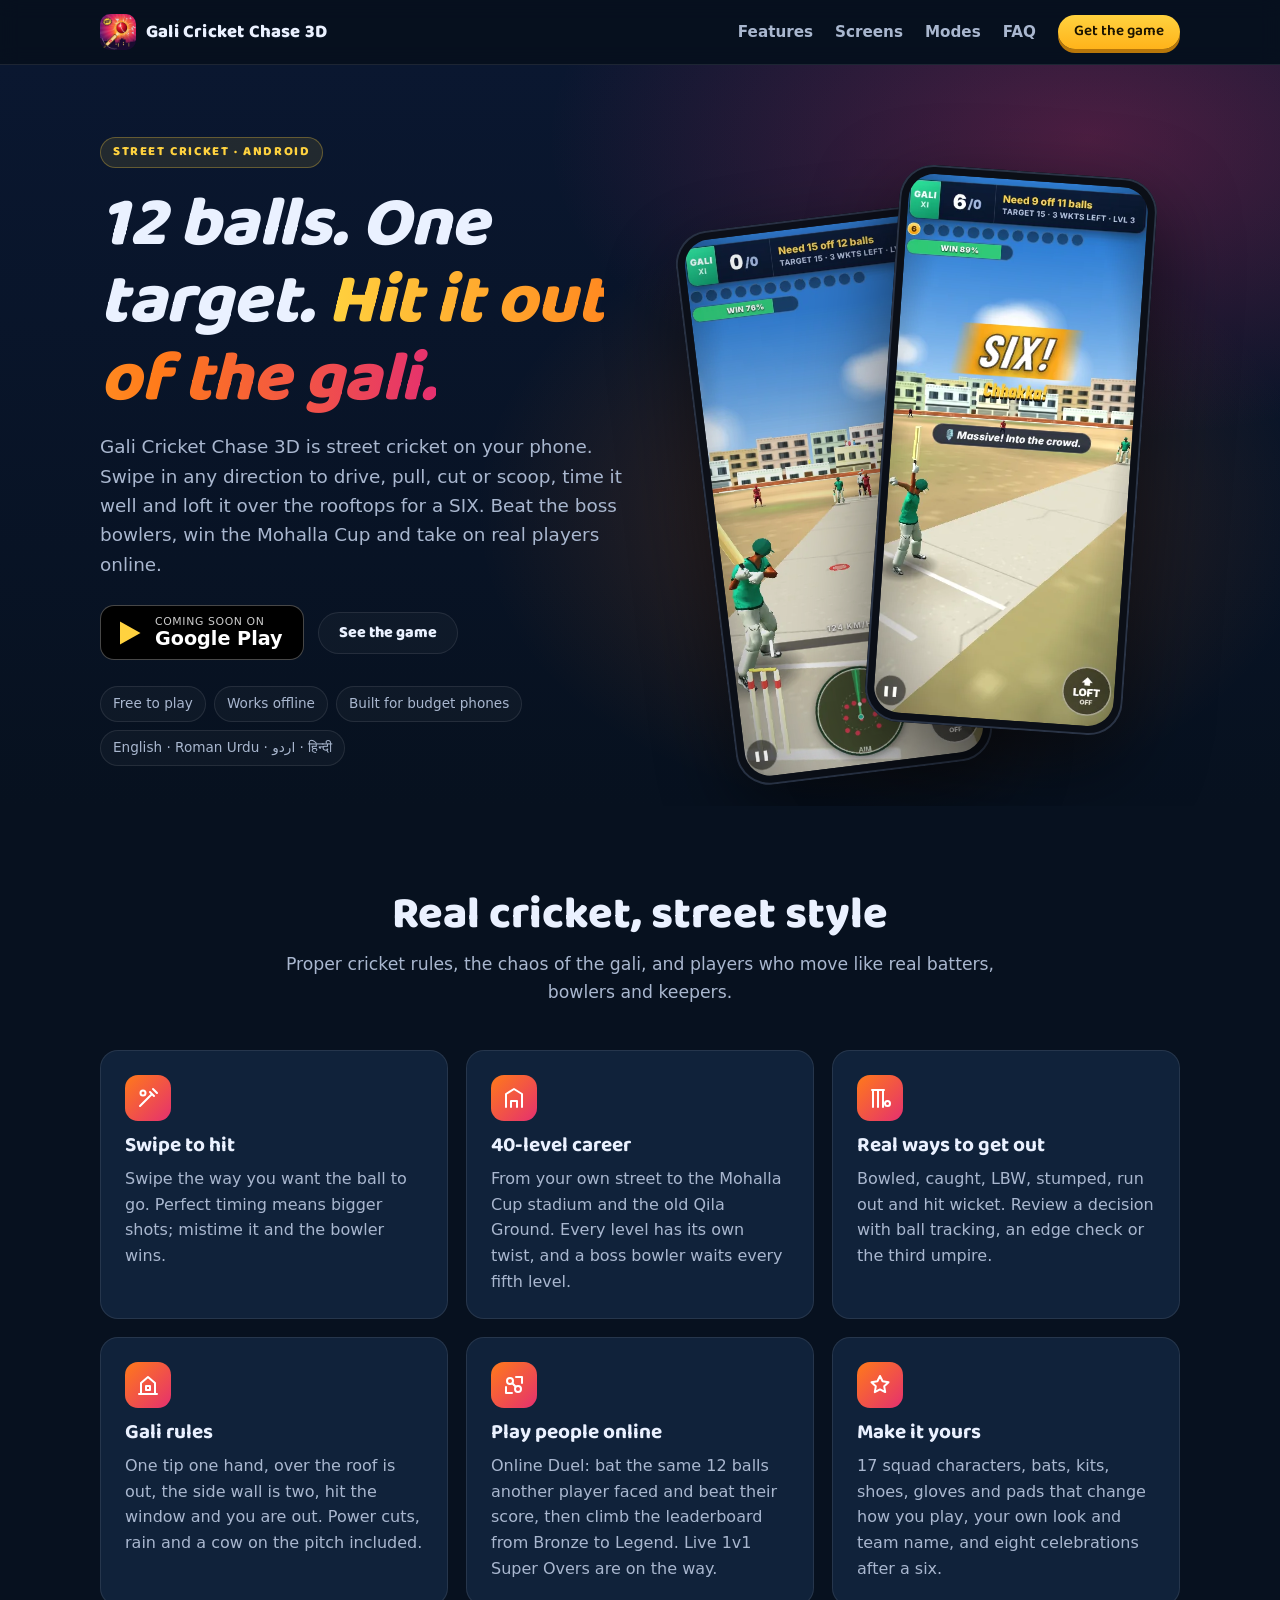
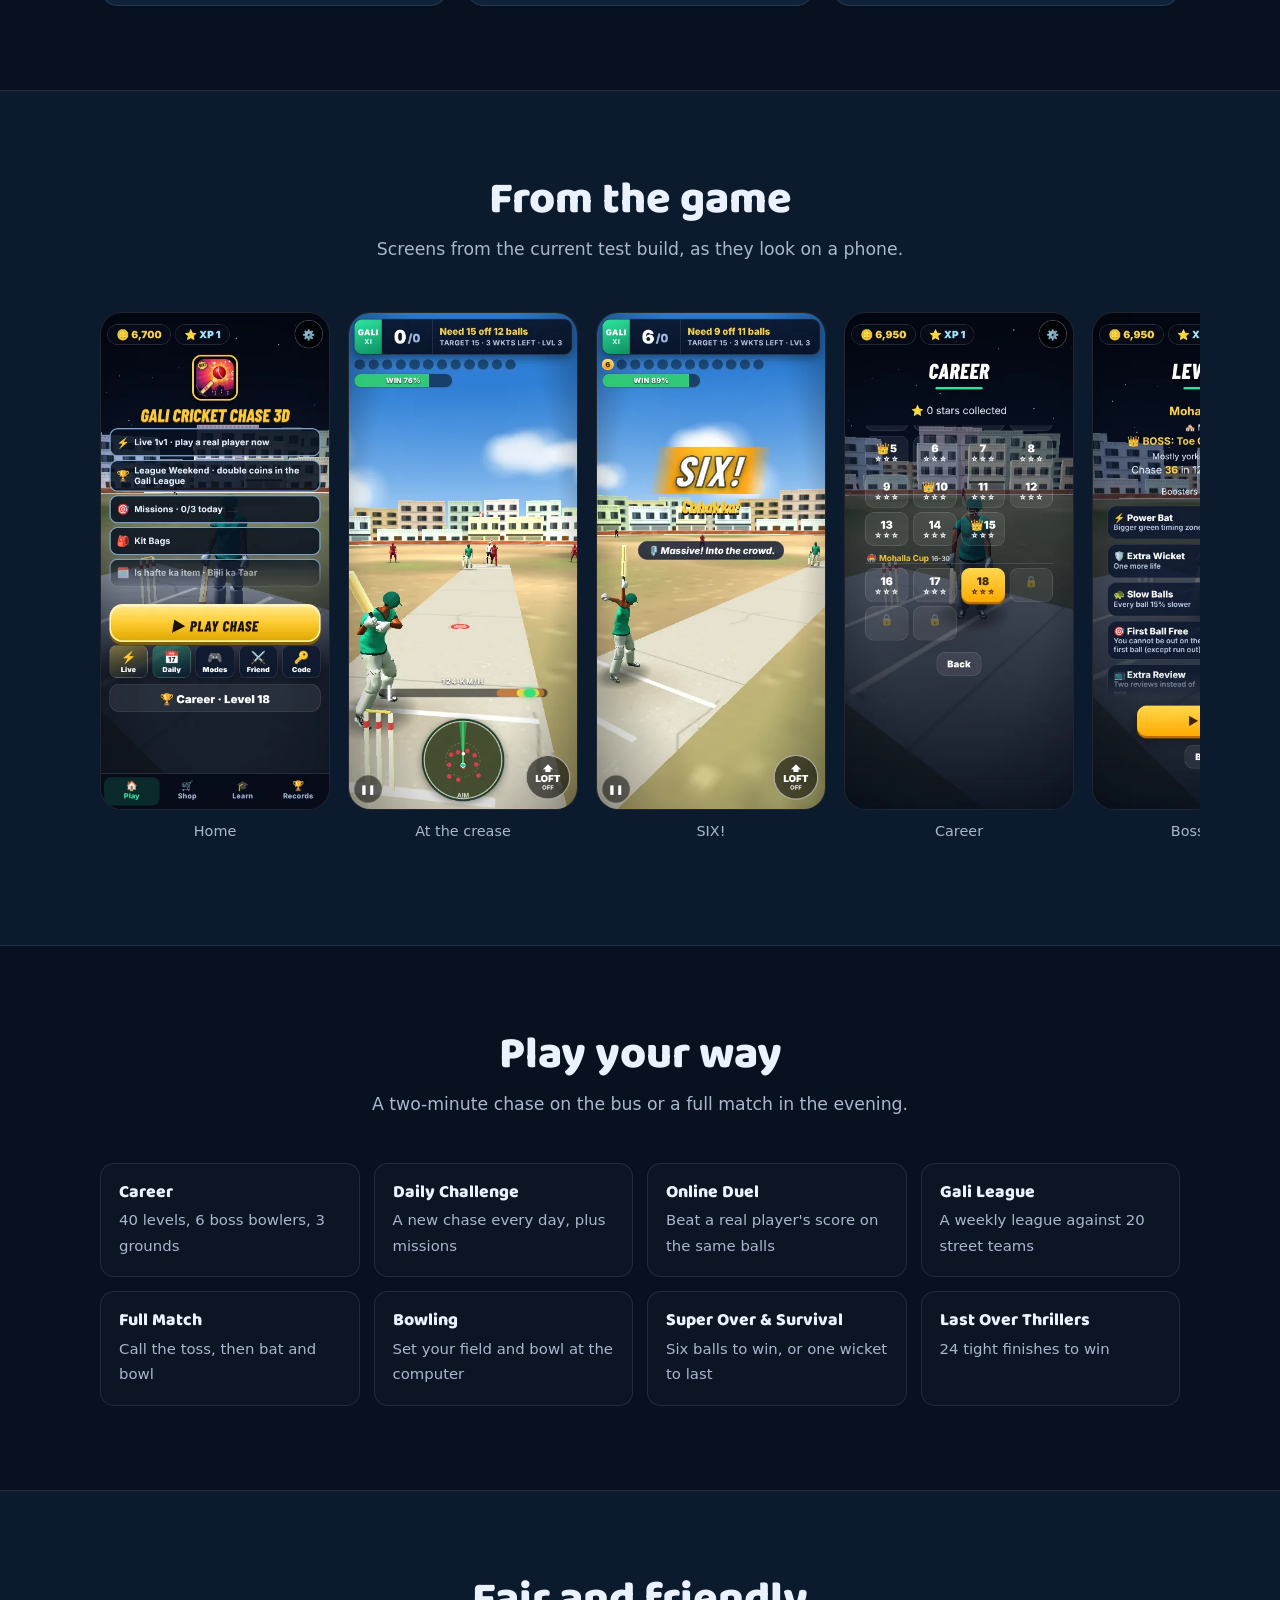
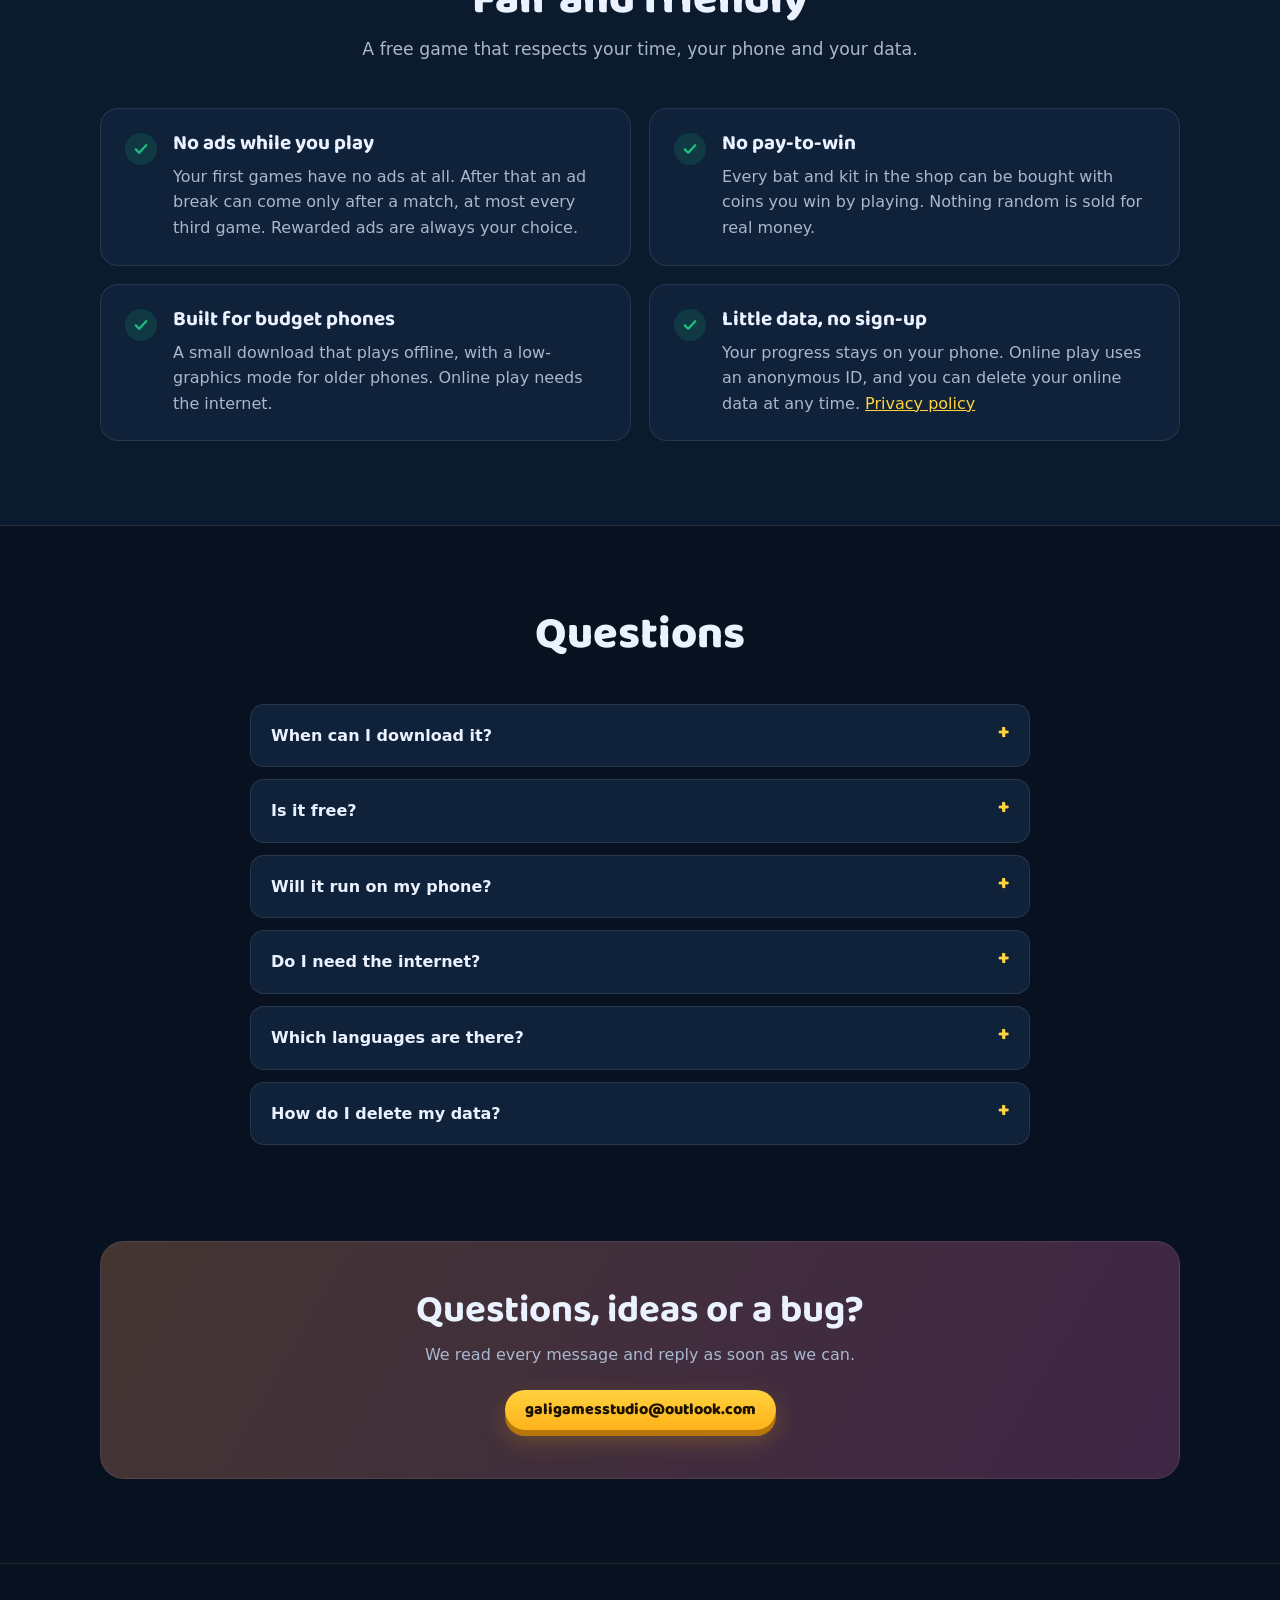
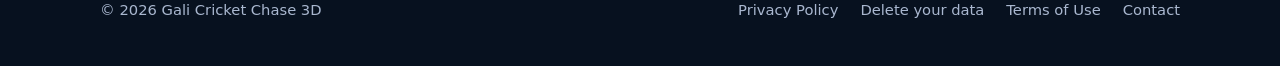
==== index.html @ 268c1884 "Website: a proper game page, matching privacy and terms pages, 404, icons and share image - Home: he" ====
<!doctype html>
<html lang="en">
<head>
<meta charset="utf-8">
<meta name="viewport" content="width=device-width, initial-scale=1">
<title>Gali Cricket Chase 3D: street cricket in 3D for Android</title>
<meta name="description" content="Street cricket in 3D for Android. 12 balls, one target: swipe to hit, loft it over the rooftops, beat boss bowlers across 40 career levels and duel real players online. Free to play, works offline, built for budget phones.">
<meta name="theme-color" content="#07111f">
<link rel="canonical" href="https://nabsan144-hub.github.io/">
<link rel="icon" type="image/png" sizes="32x32" href="assets/img/favicon-32.png">
<link rel="icon" type="image/png" sizes="192x192" href="assets/img/icon-192.png">
<link rel="apple-touch-icon" href="assets/img/apple-touch-icon.png">
<link rel="manifest" href="site.webmanifest">
<meta property="og:type" content="website">
<meta property="og:site_name" content="Gali Cricket Chase 3D">
<meta property="og:title" content="Gali Cricket Chase 3D: street cricket in 3D">
<meta property="og:description" content="12 balls. One target. Swipe to hit, loft it over the rooftops for a SIX. Free on Android.">
<meta property="og:url" content="https://nabsan144-hub.github.io/">
<meta property="og:image" content="https://nabsan144-hub.github.io/assets/img/og.jpg">
<meta property="og:image:width" content="1200">
<meta property="og:image:height" content="630">
<meta name="twitter:card" content="summary_large_image">
<link rel="preconnect" href="https://fonts.googleapis.com">
<link rel="preconnect" href="https://fonts.gstatic.com" crossorigin>
<link href="https://fonts.googleapis.com/css2?family=Baloo+2:wght@700;800&display=swap" rel="stylesheet">
<link rel="stylesheet" href="assets/site.css">
<script type="application/ld+json">
{"@context":"https://schema.org","@type":"MobileApplication","name":"Gali Cricket Chase 3D","operatingSystem":"Android","applicationCategory":"GameApplication","genre":"Sports","inLanguage":["en","ur","hi"],"offers":{"@type":"Offer","price":"0","priceCurrency":"USD"},"image":"https://nabsan144-hub.github.io/assets/img/icon-512.png","url":"https://nabsan144-hub.github.io/","description":"Street cricket in 3D for Android: swipe to hit, chase the target, beat boss bowlers and duel real players online."}
</script>
</head>
<body>
<a class="skip" href="#main">Skip to content</a>

<header class="top">
  <div class="wrap">
    <a class="brand" href="./"><img src="assets/img/icon-192.png" alt="" width="36" height="36"><span>Gali Cricket Chase 3D</span></a>
    <nav class="nav" aria-label="Main">
      <a href="#features">Features</a>
      <a href="#screens">Screens</a>
      <a href="#modes">Modes</a>
      <a href="#faq">FAQ</a>
      <a class="btn btn-primary btn-small" href="#get">Get the game</a>
    </nav>
  </div>
</header>

<main id="main">
  <section class="hero">
    <div class="wrap">
      <div>
        <span class="eyebrow">Street cricket · Android</span>
        <h1>12 balls. One target. <em>Hit it out of the gali.</em></h1>
        <p class="lead">Gali Cricket Chase 3D is street cricket on your phone. Swipe in any direction to drive, pull, cut or scoop, time it well and loft it over the rooftops for a SIX. Beat the boss bowlers, win the Mohalla Cup and take on real players online.</p>
        <div class="cta" id="get">
          <!-- When the Play listing is live: change href to https://play.google.com/store/apps/details?id=com.galicricket.chase3d, remove class "soon" and aria-disabled, and change the small text to "Get it on". -->
          <a class="play soon" href="#faq-when" aria-disabled="true">
            <svg viewBox="0 0 26 28" aria-hidden="true"><path d="M3 2.5v23L23.5 14z" fill="#ffd23f"/></svg>
            <span><small>Coming soon on</small><b>Google Play</b></span>
          </a>
          <a class="btn btn-ghost" href="#screens">See the game</a>
        </div>
        <ul class="chips" aria-label="At a glance">
          <li>Free to play</li>
          <li>Works offline</li>
          <li>Built for budget phones</li>
          <li>English · Roman Urdu · اردو · हिन्दी</li>
        </ul>
      </div>
      <div class="phones" aria-hidden="true">
        <div class="phone back"><img src="assets/img/shot-batting.webp" alt="" width="390" height="844"></div>
        <div class="phone front"><img src="assets/img/shot-six.webp" alt="" width="390" height="844"></div>
      </div>
    </div>
  </section>

  <section id="features">
    <div class="wrap">
      <div class="head">
        <h2>Real cricket, street style</h2>
        <p>Proper cricket rules, the chaos of the gali, and players who move like real batters, bowlers and keepers.</p>
      </div>
      <div class="grid">
        <article class="card">
          <div class="ico"><svg viewBox="0 0 24 24"><path d="M4 20 16 8M14 6l4 4M17 3l4 4"/><circle cx="7" cy="7" r="2.5"/></svg></div>
          <h3>Swipe to hit</h3>
          <p>Swipe the way you want the ball to go. Perfect timing means bigger shots; mistime it and the bowler wins.</p>
        </article>
        <article class="card">
          <div class="ico"><svg viewBox="0 0 24 24"><path d="M4 21V8l8-5 8 5v13"/><path d="M9 21v-6h6v6"/></svg></div>
          <h3>40-level career</h3>
          <p>From your own street to the Mohalla Cup stadium and the old Qila Ground. Every level has its own twist, and a boss bowler waits every fifth level.</p>
        </article>
        <article class="card">
          <div class="ico"><svg viewBox="0 0 24 24"><path d="M5 21V4M10 21V4M15 21V4"/><path d="M4 4h12"/><circle cx="19.5" cy="17.5" r="2.5"/></svg></div>
          <h3>Real ways to get out</h3>
          <p>Bowled, caught, LBW, stumped, run out and hit wicket. Review a decision with ball tracking, an edge check or the third umpire.</p>
        </article>
        <article class="card">
          <div class="ico"><svg viewBox="0 0 24 24"><path d="M3 21h18M5 21V10l7-6 7 6v11"/><path d="M10 13h4v4h-4z"/></svg></div>
          <h3>Gali rules</h3>
          <p>One tip one hand, over the roof is out, the side wall is two, hit the window and you are out. Power cuts, rain and a cow on the pitch included.</p>
        </article>
        <article class="card">
          <div class="ico"><svg viewBox="0 0 24 24"><circle cx="8" cy="8" r="3"/><circle cx="16" cy="16" r="3"/><path d="M10.5 10.5l3 3M14 4h6v6M4 14v6h6"/></svg></div>
          <h3>Play people online</h3>
          <p>Online Duel: bat the same 12 balls another player faced and beat their score, then climb the leaderboard from Bronze to Legend. Live 1v1 Super Overs are on the way.</p>
        </article>
        <article class="card">
          <div class="ico"><svg viewBox="0 0 24 24"><path d="M12 3l2.6 5.3 5.9.9-4.3 4.1 1 5.8L12 16.4 6.8 19.1l1-5.8L3.5 9.2l5.9-.9z"/></svg></div>
          <h3>Make it yours</h3>
          <p>17 squad characters, bats, kits, shoes, gloves and pads that change how you play, your own look and team name, and eight celebrations after a six.</p>
        </article>
      </div>
    </div>
  </section>

  <section id="screens" class="alt">
    <div class="wrap">
      <div class="head">
        <h2>From the game</h2>
        <p>Screens from the current test build, as they look on a phone.</p>
      </div>
      <div class="shots" tabindex="0" aria-label="Screenshots">
        <figure><img src="assets/img/shot-home.webp" alt="Home screen with Play Chase, Live 1v1, daily missions and career" width="390" height="844" loading="lazy"><figcaption>Home</figcaption></figure>
        <figure><img src="assets/img/shot-batting.webp" alt="Batter at the crease in a street, the bowler running in" width="390" height="844" loading="lazy"><figcaption>At the crease</figcaption></figure>
        <figure><img src="assets/img/shot-six.webp" alt="A six: the batter holds the bat up, SIX! on screen" width="390" height="844" loading="lazy"><figcaption>SIX!</figcaption></figure>
        <figure><img src="assets/img/shot-career.webp" alt="Career map with levels, stars and boss levels" width="390" height="844" loading="lazy"><figcaption>Career</figcaption></figure>
        <figure><img src="assets/img/shot-boss.webp" alt="Level 15 card: boss bowler Toe Crusher, target and boosters" width="390" height="844" loading="lazy"><figcaption>Boss level</figcaption></figure>
        <figure><img src="assets/img/shot-shop.webp" alt="Shop with bats, kits, gear and squad" width="390" height="844" loading="lazy"><figcaption>Shop</figcaption></figure>
      </div>
    </div>
  </section>

  <section id="modes">
    <div class="wrap">
      <div class="head">
        <h2>Play your way</h2>
        <p>A two-minute chase on the bus or a full match in the evening.</p>
      </div>
      <div class="modes">
        <div class="mode"><b>Career</b><span>40 levels, 6 boss bowlers, 3 grounds</span></div>
        <div class="mode"><b>Daily Challenge</b><span>A new chase every day, plus missions</span></div>
        <div class="mode"><b>Online Duel</b><span>Beat a real player's score on the same balls</span></div>
        <div class="mode"><b>Gali League</b><span>A weekly league against 20 street teams</span></div>
        <div class="mode"><b>Full Match</b><span>Call the toss, then bat and bowl</span></div>
        <div class="mode"><b>Bowling</b><span>Set your field and bowl at the computer</span></div>
        <div class="mode"><b>Super Over &amp; Survival</b><span>Six balls to win, or one wicket to last</span></div>
        <div class="mode"><b>Last Over Thrillers</b><span>24 tight finishes to win</span></div>
      </div>
    </div>
  </section>

  <section class="alt" id="fair">
    <div class="wrap">
      <div class="head">
        <h2>Fair and friendly</h2>
        <p>A free game that respects your time, your phone and your data.</p>
      </div>
      <div class="fair">
        <div class="card"><div class="tick"><svg viewBox="0 0 24 24"><path d="M5 12.5l4.5 4.5L19 7"/></svg></div><div><h3>No ads while you play</h3><p>Your first games have no ads at all. After that an ad break can come only after a match, at most every third game. Rewarded ads are always your choice.</p></div></div>
        <div class="card"><div class="tick"><svg viewBox="0 0 24 24"><path d="M5 12.5l4.5 4.5L19 7"/></svg></div><div><h3>No pay-to-win</h3><p>Every bat and kit in the shop can be bought with coins you win by playing. Nothing random is sold for real money.</p></div></div>
        <div class="card"><div class="tick"><svg viewBox="0 0 24 24"><path d="M5 12.5l4.5 4.5L19 7"/></svg></div><div><h3>Built for budget phones</h3><p>A small download that plays offline, with a low-graphics mode for older phones. Online play needs the internet.</p></div></div>
        <div class="card"><div class="tick"><svg viewBox="0 0 24 24"><path d="M5 12.5l4.5 4.5L19 7"/></svg></div><div><h3>Little data, no sign-up</h3><p>Your progress stays on your phone. Online play uses an anonymous ID, and you can delete your online data at any time. <a href="privacy-policy.html">Privacy policy</a></p></div></div>
      </div>
    </div>
  </section>

  <section id="faq">
    <div class="wrap">
      <div class="head"><h2>Questions</h2></div>
      <div class="faq">
        <details id="faq-when"><summary>When can I download it?</summary><p>Gali Cricket Chase 3D is in testing now and is coming to Google Play for Android. This page will link straight to the store when it is out.</p></details>
        <details><summary>Is it free?</summary><p>Yes. The game is free to play with optional ads. You can buy coin packs, a Starter Pack or Remove Ads through Google Play if you want to, but you never have to.</p></details>
        <details><summary>Will it run on my phone?</summary><p>It is made for budget Android phones and has a low-graphics mode. Your phone needs 3D graphics support (almost every phone from the last several years has it).</p></details>
        <details><summary>Do I need the internet?</summary><p>No. Career, Daily Challenge, the league and every other mode work offline. Only Online Duel and live matches need a connection.</p></details>
        <details><summary>Which languages are there?</summary><p>English, Roman Urdu, Urdu (اردو) and Hindi (हिन्दी). You choose one the first time you open the game and can change it in Settings.</p></details>
        <details><summary>How do I delete my data?</summary><p>In the game, open Online Duel and tap "Delete my online data". Without the game, email us. Everything else stays on your phone. See <a href="privacy-policy.html#delete">Delete your data</a>.</p></details>
      </div>
    </div>
  </section>

  <section style="padding-top:0">
    <div class="wrap">
      <div class="band" id="contact">
        <h2>Questions, ideas or a bug?</h2>
        <p>We read every message and reply as soon as we can.</p>
        <a class="btn btn-primary" href="mailto:galigamesstudio@outlook.com?subject=Gali%20Cricket%20Chase%203D">galigamesstudio@outlook.com</a>
      </div>
    </div>
  </section>
</main>

<footer>
  <div class="wrap">
    <span>© 2026 Gali Cricket Chase 3D</span>
    <nav aria-label="Footer">
      <a href="privacy-policy.html">Privacy Policy</a>
      <a href="privacy-policy.html#delete">Delete your data</a>
      <a href="terms.html">Terms of Use</a>
      <a href="mailto:galigamesstudio@outlook.com">Contact</a>
    </nav>
  </div>
</footer>
</body>
</html>
---- assets/site.css ----
/* Gali Cricket Chase 3D: site styles. Colours follow the game: night-sky navy, sunset orange to magenta, yellow buttons. */
:root {
  --bg: #07111f;
  --bg2: #0c1a2e;
  --card: #10223a;
  --line: rgba(255, 255, 255, .09);
  --text: #eaf1ff;
  --muted: #a9b7cf;
  --yellow: #ffd23f;
  --yellow2: #ffb31a;
  --sun1: #ff7a1a;
  --sun2: #e5306f;
  --green: #19c37d;
  --radius: 18px;
  --max: 1120px;
  --head: "Baloo 2", system-ui, -apple-system, "Segoe UI", Roboto, Arial, sans-serif;
  --body: system-ui, -apple-system, "Segoe UI", Roboto, Arial, sans-serif;
}
* { box-sizing: border-box; }
html { scroll-behavior: smooth; }
body { margin: 0; background: var(--bg); color: var(--text); font: 16px/1.6 var(--body); -webkit-font-smoothing: antialiased; }
img { max-width: 100%; display: block; }
a { color: var(--yellow); }
.wrap { max-width: var(--max); margin: 0 auto; padding: 0 20px; }
.skip { position: absolute; left: -999px; top: 8px; background: var(--yellow); color: #1b1300; padding: 8px 12px; border-radius: 8px; z-index: 100; }
.skip:focus { left: 8px; }

/* header */
.top { position: sticky; top: 0; z-index: 50; background: rgba(7, 17, 31, .82); backdrop-filter: blur(10px); -webkit-backdrop-filter: blur(10px); border-bottom: 1px solid var(--line); }
.top .wrap { display: flex; align-items: center; gap: 16px; height: 64px; }
.brand { display: flex; align-items: center; gap: 10px; color: var(--text); text-decoration: none; font: 800 1.15rem/1 var(--head); letter-spacing: .2px; white-space: nowrap; }
.brand img { width: 36px; height: 36px; border-radius: 10px; }
.nav { margin-left: auto; display: flex; gap: 22px; align-items: center; }
.nav a { color: var(--muted); text-decoration: none; font-weight: 600; font-size: .95rem; }
.nav a:hover, .nav a:focus-visible { color: var(--text); }
.nav .btn { color: #1b1300; }
@media (max-width: 760px) { .nav a:not(.btn) { display: none; } .brand span { font-size: 1rem; } }

/* buttons */
.btn { display: inline-flex; align-items: center; gap: 10px; padding: 12px 20px; border-radius: 999px; font: 800 1rem/1 var(--head); text-decoration: none; border: 0; cursor: pointer; transition: transform .15s, box-shadow .15s; }
.btn-primary { background: linear-gradient(180deg, var(--yellow), var(--yellow2)); color: #1b1300; box-shadow: 0 6px 0 #b8770a, 0 10px 24px rgba(255, 179, 26, .25); }
.btn-primary:hover { transform: translateY(-1px); }
.btn-ghost { color: var(--text); border: 1.5px solid var(--line); background: rgba(255, 255, 255, .03); }
.btn-ghost:hover { border-color: rgba(255, 255, 255, .25); }
.btn-small { padding: 9px 16px; font-size: .9rem; box-shadow: 0 4px 0 #b8770a; }
.play { display: inline-flex; align-items: center; gap: 12px; padding: 10px 20px 10px 16px; border-radius: 14px; background: #000; color: #fff; text-decoration: none; border: 1.5px solid rgba(255, 255, 255, .28); }
.play svg { width: 26px; height: 28px; }
.play small { display: block; font-size: .68rem; letter-spacing: .6px; text-transform: uppercase; opacity: .8; line-height: 1.1; }
.play b { display: block; font: 700 1.2rem/1.1 var(--body); }
.play.soon { cursor: default; }

/* hero */
.hero { position: relative; overflow: hidden; padding: 72px 0 40px; background:
  radial-gradient(900px 500px at 85% 10%, rgba(229, 48, 111, .30), transparent 60%),
  radial-gradient(700px 500px at 70% 60%, rgba(255, 122, 26, .22), transparent 60%),
  linear-gradient(180deg, #0a1730, var(--bg)); }
.hero .wrap { display: grid; grid-template-columns: 1.05fr .95fr; gap: 40px; align-items: center; }
.eyebrow { display: inline-block; font: 800 .8rem/1 var(--head); letter-spacing: 1.6px; text-transform: uppercase; color: var(--yellow); background: rgba(255, 210, 63, .1); border: 1px solid rgba(255, 210, 63, .3); padding: 8px 12px; border-radius: 999px; }
h1, h2, h3 { font-family: var(--head); line-height: 1.1; margin: 0; }
.hero h1 { font-size: clamp(2.6rem, 6vw, 4.4rem); font-weight: 800; font-style: italic; margin: 18px 0 14px; letter-spacing: -.5px; }
.hero h1 em { font-style: italic; background: linear-gradient(90deg, var(--yellow), var(--sun1) 55%, var(--sun2)); -webkit-background-clip: text; background-clip: text; color: transparent; }
.lead { font-size: 1.15rem; color: var(--muted); max-width: 34em; margin: 0 0 26px; }
.cta { display: flex; flex-wrap: wrap; gap: 14px; align-items: center; }
.chips { display: flex; flex-wrap: wrap; gap: 8px; margin: 26px 0 0; padding: 0; list-style: none; }
.chips li { font-size: .85rem; color: var(--muted); border: 1px solid var(--line); border-radius: 999px; padding: 6px 12px; background: rgba(255, 255, 255, .03); }
.phones { position: relative; height: 560px; }
.phone { position: absolute; width: 258px; aspect-ratio: 390 / 844; border-radius: 34px; padding: 9px; background: #0b0f17; box-shadow: 0 30px 80px rgba(0, 0, 0, .55), inset 0 0 0 2px #2a3446; }
.phone img { width: 100%; height: 100%; object-fit: cover; border-radius: 26px; }
.phone.front { right: 8%; top: 0; transform: rotate(4deg); z-index: 2; }
.phone.back { right: 44%; top: 46px; transform: rotate(-7deg); opacity: .92; }
@media (max-width: 900px) {
  .hero { padding-top: 44px; }
  .hero .wrap { grid-template-columns: 1fr; }
  .phones { height: 470px; }
  .phone { width: 210px; }
  .phone.front { right: calc(50% - 205px); }
  .phone.back { right: calc(50% - 15px); }
}
@media (max-width: 420px) { .phone.back { display: none; } .phone.front { right: calc(50% - 105px); transform: none; } }

/* sections */
section { padding: 84px 0; }
.alt { background: var(--bg2); border-top: 1px solid var(--line); border-bottom: 1px solid var(--line); }
.head { text-align: center; max-width: 720px; margin: 0 auto 44px; }
.head h2 { font-size: clamp(2rem, 4vw, 2.8rem); font-weight: 800; margin-bottom: 12px; }
.head p { color: var(--muted); margin: 0; font-size: 1.08rem; }
.grid { display: grid; grid-template-columns: repeat(3, 1fr); gap: 18px; }
@media (max-width: 900px) { .grid { grid-template-columns: repeat(2, 1fr); } }
@media (max-width: 600px) { .grid { grid-template-columns: 1fr; } }
.card { background: var(--card); border: 1px solid var(--line); border-radius: var(--radius); padding: 24px; }
.card h3 { font-size: 1.3rem; margin: 14px 0 8px; }
.card p { margin: 0; color: var(--muted); }
.ico { width: 46px; height: 46px; border-radius: 13px; display: grid; place-items: center; background: linear-gradient(135deg, var(--sun1), var(--sun2)); }
.ico svg { width: 24px; height: 24px; fill: none; stroke: #fff; stroke-width: 2; stroke-linecap: round; stroke-linejoin: round; }

/* screenshots */
.shots { display: grid; grid-auto-flow: column; grid-auto-columns: 230px; gap: 18px; overflow-x: auto; scroll-snap-type: x mandatory; padding: 4px 20px 18px; margin: 0 -20px; scrollbar-width: thin; }
.shots figure { margin: 0; scroll-snap-align: center; }
.shots img { width: 230px; height: auto; aspect-ratio: 390 / 844; object-fit: cover; border-radius: 22px; border: 1px solid var(--line); background: #0b0f17; }
.shots figcaption { text-align: center; color: var(--muted); font-size: .9rem; margin-top: 10px; }

/* modes */
.modes { display: grid; grid-template-columns: repeat(4, 1fr); gap: 14px; }
@media (max-width: 900px) { .modes { grid-template-columns: repeat(2, 1fr); } }
.mode { border: 1px solid var(--line); border-radius: 14px; padding: 18px; background: rgba(255, 255, 255, .02); }
.mode b { display: block; font: 800 1.1rem/1.2 var(--head); margin-bottom: 4px; }
.mode span { color: var(--muted); font-size: .93rem; }

/* fair play */
.fair { display: grid; grid-template-columns: repeat(2, 1fr); gap: 18px; }
@media (max-width: 760px) { .fair { grid-template-columns: 1fr; } }
.fair .card { display: flex; gap: 16px; align-items: flex-start; }
.fair .card h3 { margin-top: 0; }
.tick { flex: none; width: 32px; height: 32px; border-radius: 50%; background: rgba(25, 195, 125, .15); display: grid; place-items: center; }
.tick svg { width: 18px; height: 18px; stroke: var(--green); fill: none; stroke-width: 3; stroke-linecap: round; stroke-linejoin: round; }

/* faq */
.faq { max-width: 780px; margin: 0 auto; }
.faq details { border: 1px solid var(--line); border-radius: 14px; background: var(--card); margin-bottom: 12px; }
.faq summary { cursor: pointer; padding: 18px 20px; font-weight: 700; list-style: none; display: flex; justify-content: space-between; gap: 12px; }
.faq summary::-webkit-details-marker { display: none; }
.faq summary::after { content: "+"; font: 800 1.3rem/1 var(--head); color: var(--yellow); }
.faq details[open] summary::after { content: "–"; }
.faq details p { margin: 0; padding: 0 20px 18px; color: var(--muted); }

/* contact band */
.band { text-align: center; border-radius: 24px; padding: 48px 24px; background: linear-gradient(120deg, rgba(255, 122, 26, .22), rgba(229, 48, 111, .22)), var(--card); border: 1px solid var(--line); }
.band h2 { font-size: clamp(1.8rem, 3.6vw, 2.4rem); margin-bottom: 10px; }
.band p { color: var(--muted); margin: 0 0 22px; }

/* footer */
footer { border-top: 1px solid var(--line); padding: 34px 0 44px; color: var(--muted); font-size: .92rem; }
footer .wrap { display: flex; flex-wrap: wrap; gap: 16px 28px; align-items: center; justify-content: space-between; }
footer nav { display: flex; flex-wrap: wrap; gap: 8px 22px; }
footer a { color: var(--muted); text-decoration: none; }
footer a:hover { color: var(--text); }

/* legal pages */
.doc { max-width: 780px; margin: 0 auto; padding: 48px 20px 80px; }
.doc h1 { font-size: clamp(2rem, 5vw, 2.8rem); margin-bottom: 8px; }
.doc h2 { font-size: 1.35rem; margin: 36px 0 10px; padding-top: 8px; scroll-margin-top: 80px; }
.doc p, .doc li { color: #d2dcef; overflow-wrap: anywhere; }
.doc .muted { color: var(--muted); font-size: .95rem; }
.doc code { background: rgba(255, 255, 255, .08); padding: 1px 6px; border-radius: 6px; }
.doc ul { padding-left: 1.2em; }
.toc { background: var(--card); border: 1px solid var(--line); border-radius: 14px; padding: 16px 20px; margin: 24px 0 8px; }
.toc b { display: block; margin-bottom: 6px; }
.toc ol { margin: 0; padding-left: 1.3em; columns: 2; column-gap: 28px; }
@media (max-width: 600px) { .toc ol { columns: 1; } }
.toc a { color: var(--text); text-decoration: none; }
.toc a:hover { color: var(--yellow); }

:focus-visible { outline: 3px solid var(--yellow); outline-offset: 3px; border-radius: 6px; }
@media (prefers-reduced-motion: reduce) { html { scroll-behavior: auto; } .btn { transition: none; } }
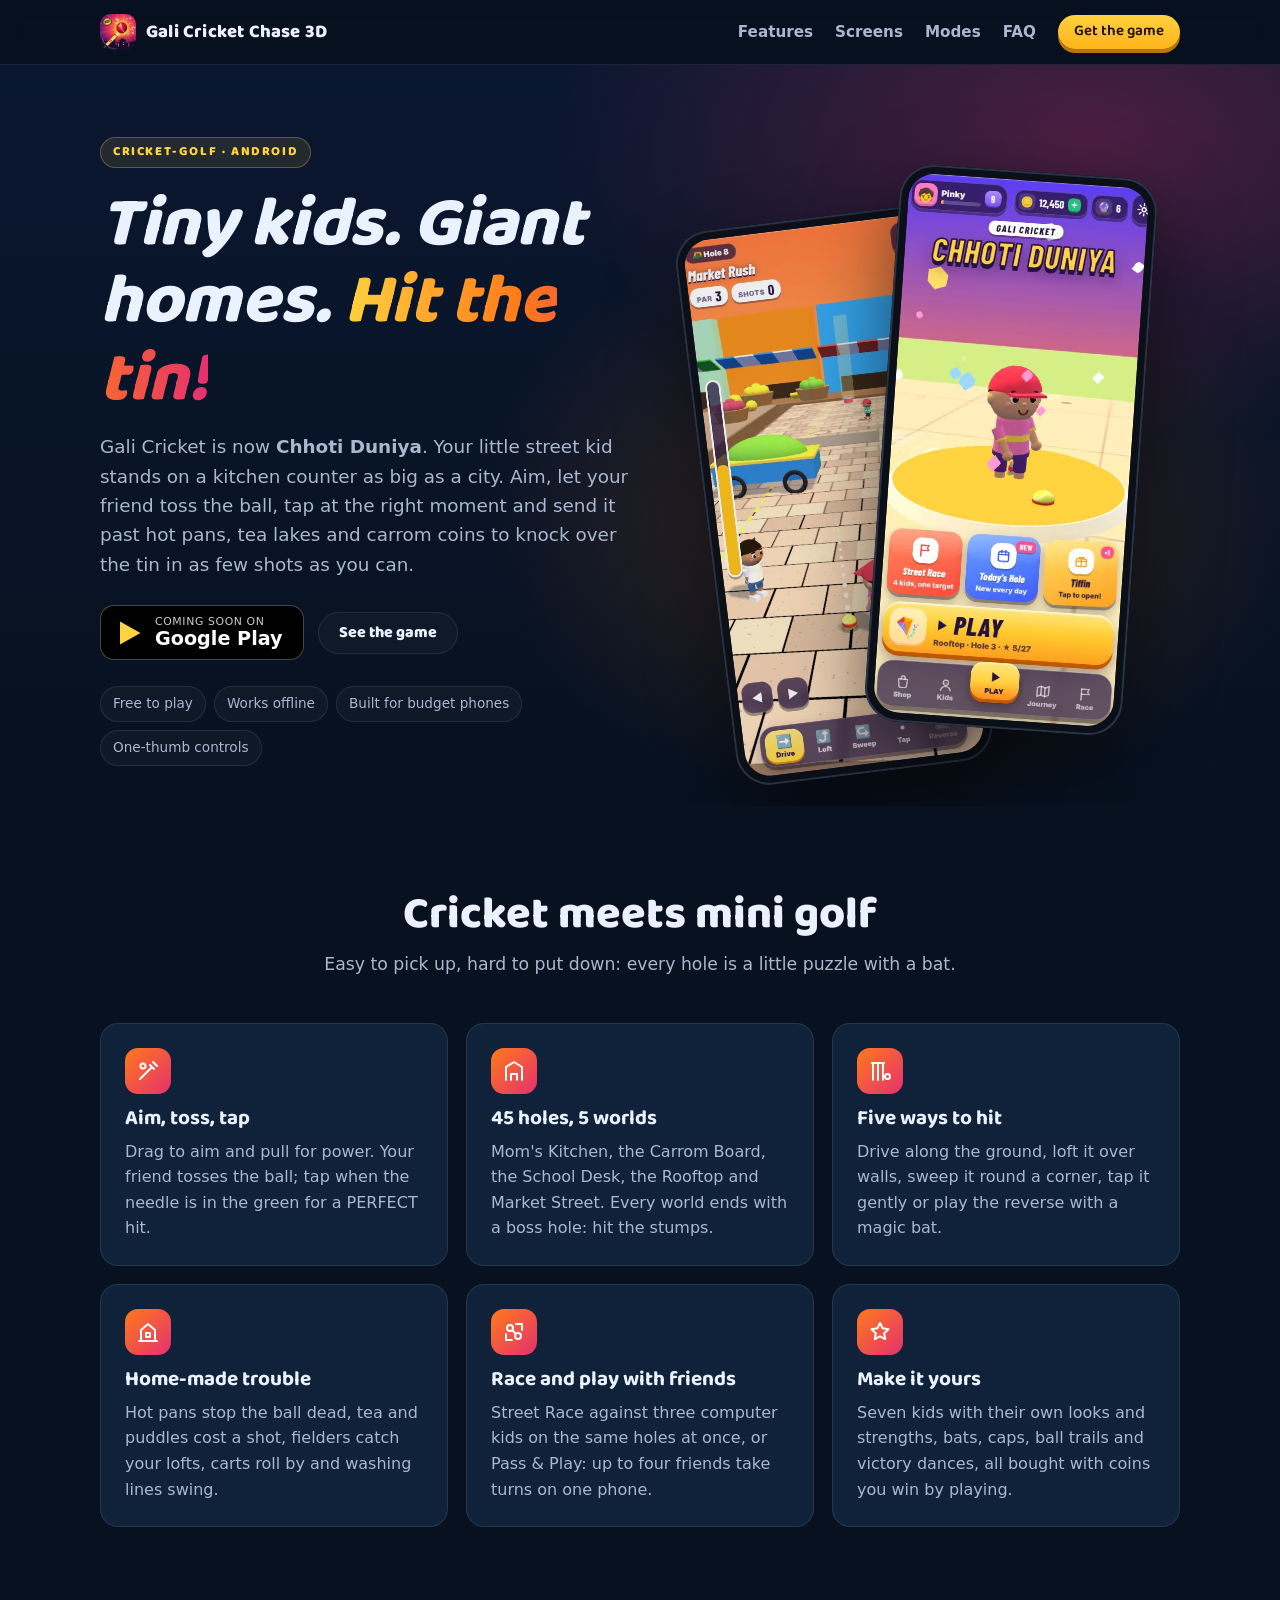
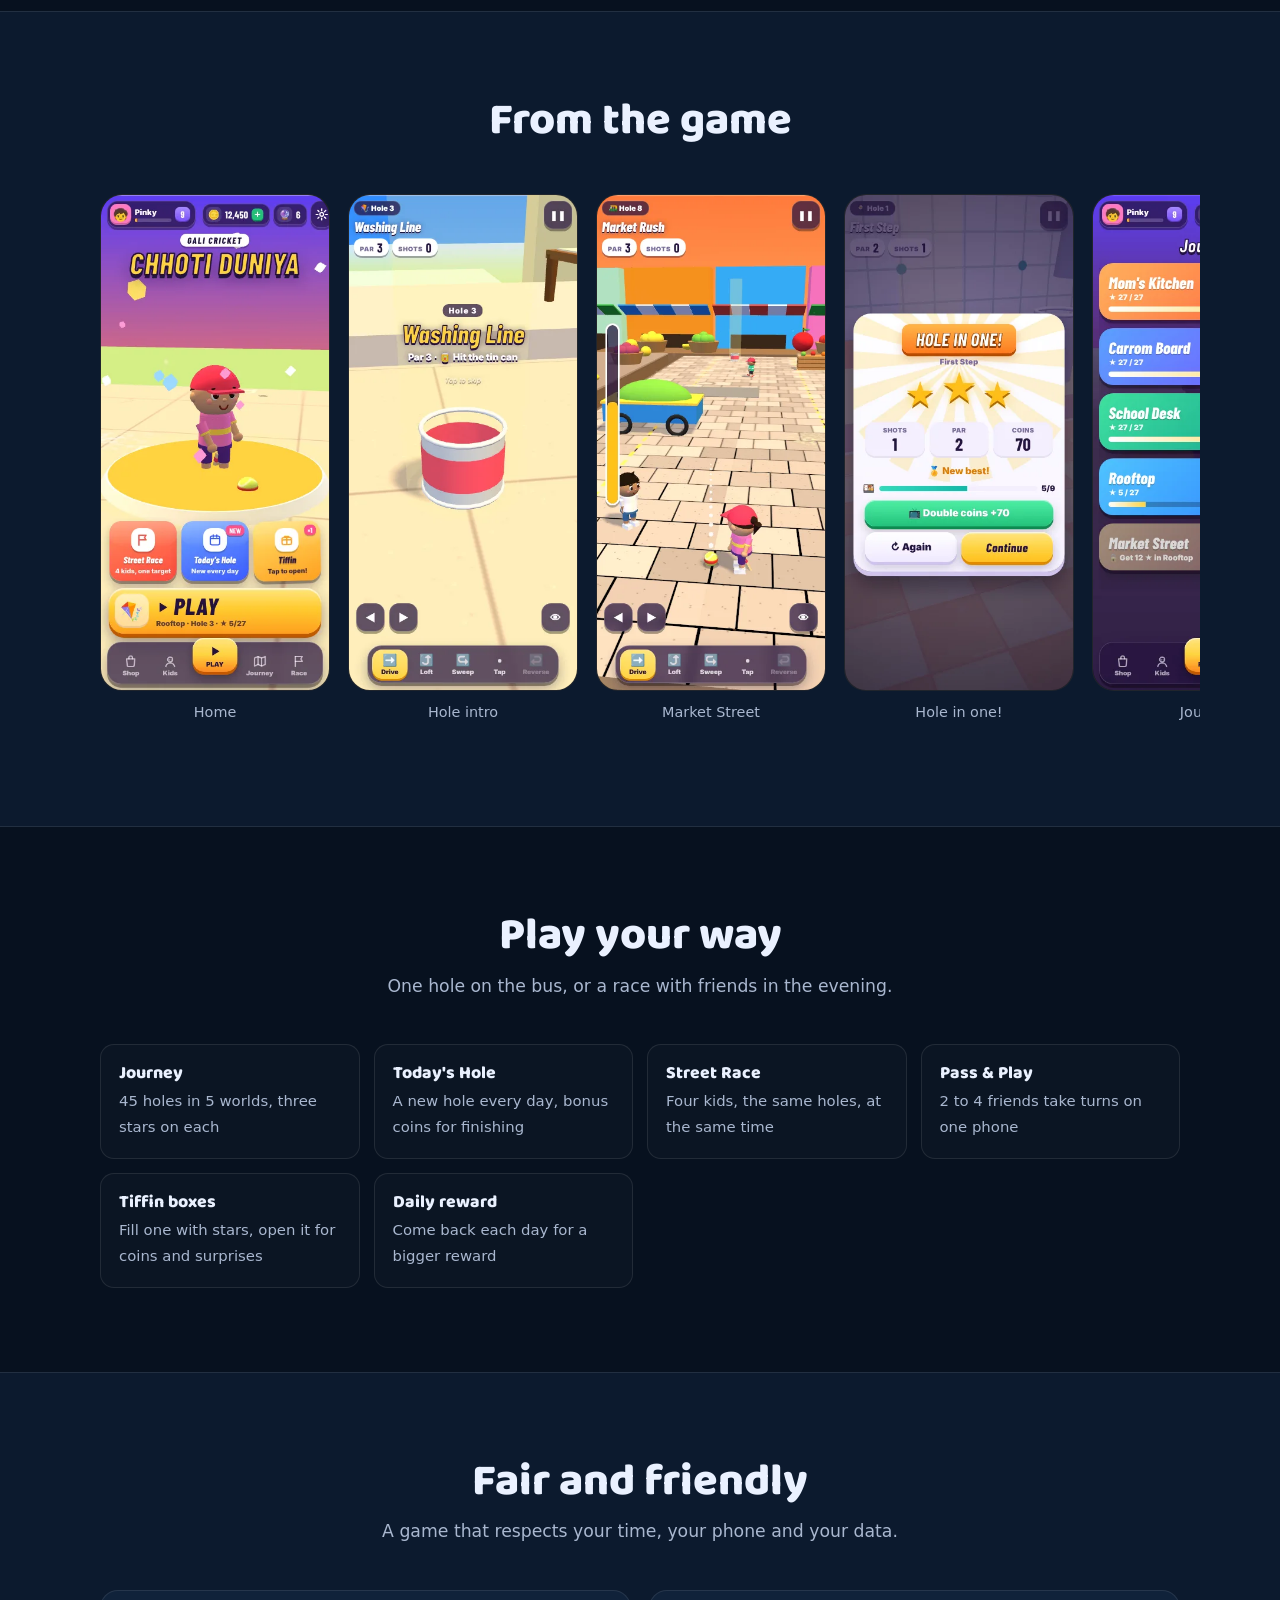
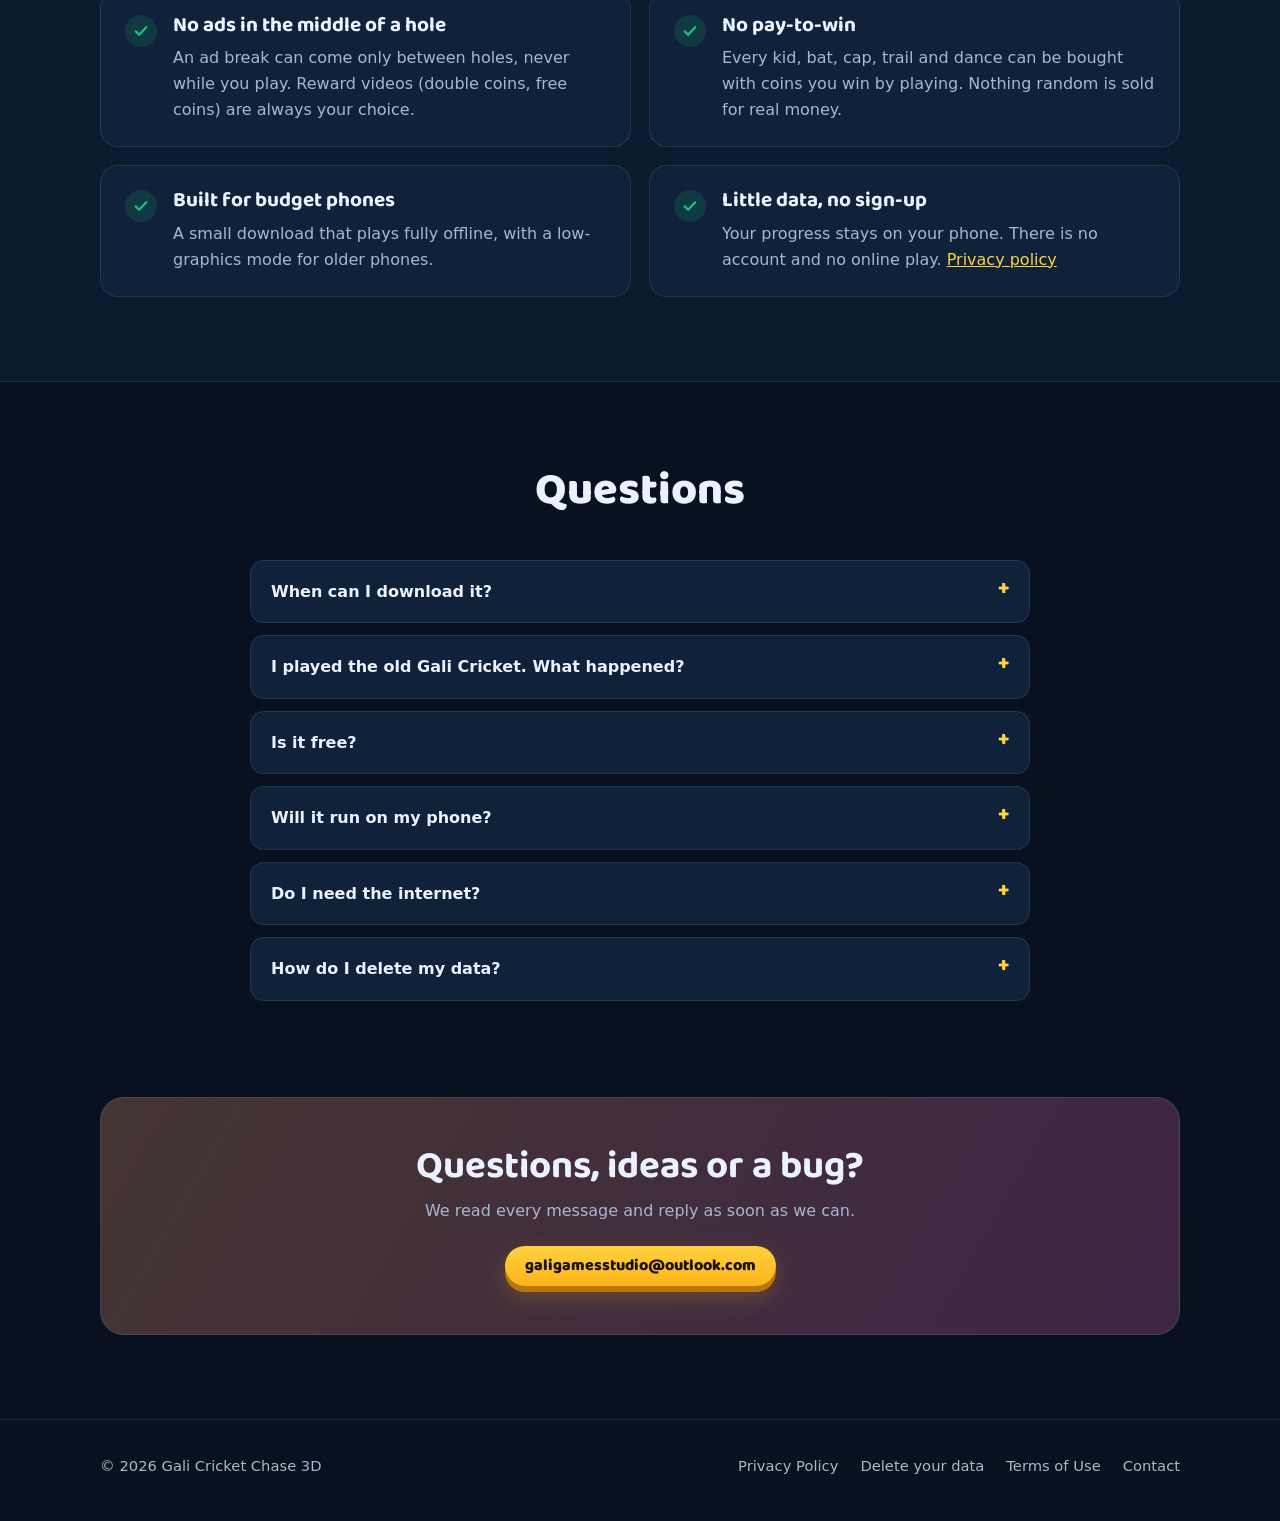
==== commit fb30c69c: "Website for the new game (Chhoti Duniya, version 3.0) - Home page: new hero, features, screenshots, " ====
--- a/index.html
+++ b/index.html
@@ -3,20 +3,20 @@
 <head>
 <meta charset="utf-8">
 <meta name="viewport" content="width=device-width, initial-scale=1">
-<title>Gali Cricket Chase 3D: street cricket in 3D for Android</title>
-<meta name="description" content="Street cricket in 3D for Android. 12 balls, one target: swipe to hit, loft it over the rooftops, beat boss bowlers across 40 career levels and duel real players online. Free to play, works offline, built for budget phones.">
+<title>Gali Cricket Chase 3D: Chhoti Duniya, mini cricket-golf for Android</title>
+<meta name="description" content="Tiny street kids play cricket-golf across giant homes: hit the tin in as few shots as you can over 45 holes in 5 worlds. Race computer kids, play with friends on one phone. Free, offline, built for budget phones.">
 <meta name="theme-color" content="#07111f">
-<link rel="canonical" href="https://nabsan144-hub.github.io/">
+<link rel="canonical" href="https://galicricketchase3d.github.io/">
 <link rel="icon" type="image/png" sizes="32x32" href="assets/img/favicon-32.png">
 <link rel="icon" type="image/png" sizes="192x192" href="assets/img/icon-192.png">
 <link rel="apple-touch-icon" href="assets/img/apple-touch-icon.png">
 <link rel="manifest" href="site.webmanifest">
 <meta property="og:type" content="website">
 <meta property="og:site_name" content="Gali Cricket Chase 3D">
-<meta property="og:title" content="Gali Cricket Chase 3D: street cricket in 3D">
-<meta property="og:description" content="12 balls. One target. Swipe to hit, loft it over the rooftops for a SIX. Free on Android.">
-<meta property="og:url" content="https://nabsan144-hub.github.io/">
-<meta property="og:image" content="https://nabsan144-hub.github.io/assets/img/og.jpg">
+<meta property="og:title" content="Gali Cricket Chase 3D: Chhoti Duniya">
+<meta property="og:description" content="Tiny kids, giant homes, one tin to hit. 45 holes of cricket-golf. Free on Android.">
+<meta property="og:url" content="https://galicricketchase3d.github.io/">
+<meta property="og:image" content="https://galicricketchase3d.github.io/assets/img/og.jpg">
 <meta property="og:image:width" content="1200">
 <meta property="og:image:height" content="630">
 <meta name="twitter:card" content="summary_large_image">
@@ -25,7 +25,7 @@
 <link href="https://fonts.googleapis.com/css2?family=Baloo+2:wght@700;800&display=swap" rel="stylesheet">
 <link rel="stylesheet" href="assets/site.css">
 <script type="application/ld+json">
-{"@context":"https://schema.org","@type":"MobileApplication","name":"Gali Cricket Chase 3D","operatingSystem":"Android","applicationCategory":"GameApplication","genre":"Sports","inLanguage":["en","ur","hi"],"offers":{"@type":"Offer","price":"0","priceCurrency":"USD"},"image":"https://nabsan144-hub.github.io/assets/img/icon-512.png","url":"https://nabsan144-hub.github.io/","description":"Street cricket in 3D for Android: swipe to hit, chase the target, beat boss bowlers and duel real players online."}
+{"@context":"https://schema.org","@type":"MobileApplication","name":"Gali Cricket Chase 3D","operatingSystem":"Android","applicationCategory":"GameApplication","genre":"Sports","inLanguage":["en"],"offers":{"@type":"Offer","price":"0","priceCurrency":"USD"},"image":"https://galicricketchase3d.github.io/assets/img/icon-512.png","url":"https://galicricketchase3d.github.io/","description":"Mini cricket-golf for Android: tiny street kids hit a ball across giant kitchens, carrom boards, desks, rooftops and markets to knock over the tin."}
 </script>
 </head>
 <body>
@@ -48,9 +48,9 @@
   <section class="hero">
     <div class="wrap">
       <div>
-        <span class="eyebrow">Street cricket · Android</span>
-        <h1>12 balls. One target. <em>Hit it out of the gali.</em></h1>
-        <p class="lead">Gali Cricket Chase 3D is street cricket on your phone. Swipe in any direction to drive, pull, cut or scoop, time it well and loft it over the rooftops for a SIX. Beat the boss bowlers, win the Mohalla Cup and take on real players online.</p>
+        <span class="eyebrow">Cricket-golf · Android</span>
+        <h1>Tiny kids. Giant homes. <em>Hit the tin!</em></h1>
+        <p class="lead">Gali Cricket is now <strong>Chhoti Duniya</strong>. Your little street kid stands on a kitchen counter as big as a city. Aim, let your friend toss the ball, tap at the right moment and send it past hot pans, tea lakes and carrom coins to knock over the tin in as few shots as you can.</p>
         <div class="cta" id="get">
           <!-- When the Play listing is live: change href to https://play.google.com/store/apps/details?id=com.galicricket.chase3d, remove class "soon" and aria-disabled, and change the small text to "Get it on". -->
           <a class="play soon" href="#faq-when" aria-disabled="true">
@@ -63,12 +63,12 @@
           <li>Free to play</li>
           <li>Works offline</li>
           <li>Built for budget phones</li>
-          <li>English · Roman Urdu · اردو · हिन्दी</li>
+          <li>One-thumb controls</li>
         </ul>
       </div>
       <div class="phones" aria-hidden="true">
-        <div class="phone back"><img src="assets/img/shot-batting.webp" alt="" width="390" height="844"></div>
-        <div class="phone front"><img src="assets/img/shot-six.webp" alt="" width="390" height="844"></div>
+        <div class="phone back"><img src="assets/img/cd-aim.webp" alt="" width="390" height="844"></div>
+        <div class="phone front"><img src="assets/img/cd-home.webp" alt="" width="390" height="844"></div>
       </div>
     </div>
   </section>
@@ -76,39 +76,39 @@
   <section id="features">
     <div class="wrap">
       <div class="head">
-        <h2>Real cricket, street style</h2>
-        <p>Proper cricket rules, the chaos of the gali, and players who move like real batters, bowlers and keepers.</p>
+        <h2>Cricket meets mini golf</h2>
+        <p>Easy to pick up, hard to put down: every hole is a little puzzle with a bat.</p>
       </div>
       <div class="grid">
         <article class="card">
           <div class="ico"><svg viewBox="0 0 24 24"><path d="M4 20 16 8M14 6l4 4M17 3l4 4"/><circle cx="7" cy="7" r="2.5"/></svg></div>
-          <h3>Swipe to hit</h3>
-          <p>Swipe the way you want the ball to go. Perfect timing means bigger shots; mistime it and the bowler wins.</p>
+          <h3>Aim, toss, tap</h3>
+          <p>Drag to aim and pull for power. Your friend tosses the ball; tap when the needle is in the green for a PERFECT hit.</p>
         </article>
         <article class="card">
           <div class="ico"><svg viewBox="0 0 24 24"><path d="M4 21V8l8-5 8 5v13"/><path d="M9 21v-6h6v6"/></svg></div>
-          <h3>40-level career</h3>
-          <p>From your own street to the Mohalla Cup stadium and the old Qila Ground. Every level has its own twist, and a boss bowler waits every fifth level.</p>
+          <h3>45 holes, 5 worlds</h3>
+          <p>Mom's Kitchen, the Carrom Board, the School Desk, the Rooftop and Market Street. Every world ends with a boss hole: hit the stumps.</p>
         </article>
         <article class="card">
           <div class="ico"><svg viewBox="0 0 24 24"><path d="M5 21V4M10 21V4M15 21V4"/><path d="M4 4h12"/><circle cx="19.5" cy="17.5" r="2.5"/></svg></div>
-          <h3>Real ways to get out</h3>
-          <p>Bowled, caught, LBW, stumped, run out and hit wicket. Review a decision with ball tracking, an edge check or the third umpire.</p>
+          <h3>Five ways to hit</h3>
+          <p>Drive along the ground, loft it over walls, sweep it round a corner, tap it gently or play the reverse with a magic bat.</p>
         </article>
         <article class="card">
           <div class="ico"><svg viewBox="0 0 24 24"><path d="M3 21h18M5 21V10l7-6 7 6v11"/><path d="M10 13h4v4h-4z"/></svg></div>
-          <h3>Gali rules</h3>
-          <p>One tip one hand, over the roof is out, the side wall is two, hit the window and you are out. Power cuts, rain and a cow on the pitch included.</p>
+          <h3>Home-made trouble</h3>
+          <p>Hot pans stop the ball dead, tea and puddles cost a shot, fielders catch your lofts, carts roll by and washing lines swing.</p>
         </article>
         <article class="card">
           <div class="ico"><svg viewBox="0 0 24 24"><circle cx="8" cy="8" r="3"/><circle cx="16" cy="16" r="3"/><path d="M10.5 10.5l3 3M14 4h6v6M4 14v6h6"/></svg></div>
-          <h3>Play people online</h3>
-          <p>Online Duel: bat the same 12 balls another player faced and beat their score, then climb the leaderboard from Bronze to Legend. Live 1v1 Super Overs are on the way.</p>
+          <h3>Race and play with friends</h3>
+          <p>Street Race against three computer kids on the same holes at once, or Pass &amp; Play: up to four friends take turns on one phone.</p>
         </article>
         <article class="card">
           <div class="ico"><svg viewBox="0 0 24 24"><path d="M12 3l2.6 5.3 5.9.9-4.3 4.1 1 5.8L12 16.4 6.8 19.1l1-5.8L3.5 9.2l5.9-.9z"/></svg></div>
           <h3>Make it yours</h3>
-          <p>17 squad characters, bats, kits, shoes, gloves and pads that change how you play, your own look and team name, and eight celebrations after a six.</p>
+          <p>Seven kids with their own looks and strengths, bats, caps, ball trails and victory dances, all bought with coins you win by playing.</p>
         </article>
       </div>
     </div>
@@ -118,15 +118,15 @@
     <div class="wrap">
       <div class="head">
         <h2>From the game</h2>
-        <p>Screens from the current test build, as they look on a phone.</p>
-      </div>
-      <div class="shots" tabindex="0" aria-label="Screenshots">
-        <figure><img src="assets/img/shot-home.webp" alt="Home screen with Play Chase, Live 1v1, daily missions and career" width="390" height="844" loading="lazy"><figcaption>Home</figcaption></figure>
-        <figure><img src="assets/img/shot-batting.webp" alt="Batter at the crease in a street, the bowler running in" width="390" height="844" loading="lazy"><figcaption>At the crease</figcaption></figure>
-        <figure><img src="assets/img/shot-six.webp" alt="A six: the batter holds the bat up, SIX! on screen" width="390" height="844" loading="lazy"><figcaption>SIX!</figcaption></figure>
-        <figure><img src="assets/img/shot-career.webp" alt="Career map with levels, stars and boss levels" width="390" height="844" loading="lazy"><figcaption>Career</figcaption></figure>
-        <figure><img src="assets/img/shot-boss.webp" alt="Level 15 card: boss bowler Toe Crusher, target and boosters" width="390" height="844" loading="lazy"><figcaption>Boss level</figcaption></figure>
-        <figure><img src="assets/img/shot-shop.webp" alt="Shop with bats, kits, gear and squad" width="390" height="844" loading="lazy"><figcaption>Shop</figcaption></figure>
+      </div>
+      <div class="shots">
+        <figure><img src="assets/img/cd-home.webp" alt="Home screen: the kid on a stage, Play, Street Race, Today's Hole and the tiffin box" width="390" height="844" loading="lazy"><figcaption>Home</figcaption></figure>
+        <figure><img src="assets/img/cd-intro.webp" alt="Hole intro: the camera looks at the tin before the hole starts" width="390" height="844" loading="lazy"><figcaption>Hole intro</figcaption></figure>
+        <figure><img src="assets/img/cd-aim.webp" alt="Aiming on Market Street with a cart in the way and the shot guide" width="390" height="844" loading="lazy"><figcaption>Market Street</figcaption></figure>
+        <figure><img src="assets/img/cd-result.webp" alt="Hole in one: three stars and coins" width="390" height="844" loading="lazy"><figcaption>Hole in one!</figcaption></figure>
+        <figure><img src="assets/img/cd-journey.webp" alt="Journey: five worlds with their stars" width="390" height="844" loading="lazy"><figcaption>Journey</figcaption></figure>
+        <figure><img src="assets/img/cd-race.webp" alt="Street Race worlds and the Pass and Play button" width="390" height="844" loading="lazy"><figcaption>Race &amp; Pass and Play</figcaption></figure>
+        <figure><img src="assets/img/cd-shop.webp" alt="Shop with bats and their power, timing and spin" width="390" height="844" loading="lazy"><figcaption>Shop</figcaption></figure>
       </div>
     </div>
   </section>
@@ -135,17 +135,15 @@
     <div class="wrap">
       <div class="head">
         <h2>Play your way</h2>
-        <p>A two-minute chase on the bus or a full match in the evening.</p>
+        <p>One hole on the bus, or a race with friends in the evening.</p>
       </div>
       <div class="modes">
-        <div class="mode"><b>Career</b><span>40 levels, 6 boss bowlers, 3 grounds</span></div>
-        <div class="mode"><b>Daily Challenge</b><span>A new chase every day, plus missions</span></div>
-        <div class="mode"><b>Online Duel</b><span>Beat a real player's score on the same balls</span></div>
-        <div class="mode"><b>Gali League</b><span>A weekly league against 20 street teams</span></div>
-        <div class="mode"><b>Full Match</b><span>Call the toss, then bat and bowl</span></div>
-        <div class="mode"><b>Bowling</b><span>Set your field and bowl at the computer</span></div>
-        <div class="mode"><b>Super Over &amp; Survival</b><span>Six balls to win, or one wicket to last</span></div>
-        <div class="mode"><b>Last Over Thrillers</b><span>24 tight finishes to win</span></div>
+        <div class="mode"><b>Journey</b><span>45 holes in 5 worlds, three stars on each</span></div>
+        <div class="mode"><b>Today's Hole</b><span>A new hole every day, bonus coins for finishing</span></div>
+        <div class="mode"><b>Street Race</b><span>Four kids, the same holes, at the same time</span></div>
+        <div class="mode"><b>Pass &amp; Play</b><span>2 to 4 friends take turns on one phone</span></div>
+        <div class="mode"><b>Tiffin boxes</b><span>Fill one with stars, open it for coins and surprises</span></div>
+        <div class="mode"><b>Daily reward</b><span>Come back each day for a bigger reward</span></div>
       </div>
     </div>
   </section>
@@ -154,13 +152,13 @@
     <div class="wrap">
       <div class="head">
         <h2>Fair and friendly</h2>
-        <p>A free game that respects your time, your phone and your data.</p>
+        <p>A game that respects your time, your phone and your data.</p>
       </div>
       <div class="fair">
-        <div class="card"><div class="tick"><svg viewBox="0 0 24 24"><path d="M5 12.5l4.5 4.5L19 7"/></svg></div><div><h3>No ads while you play</h3><p>Your first games have no ads at all. After that an ad break can come only after a match, at most every third game. Rewarded ads are always your choice.</p></div></div>
-        <div class="card"><div class="tick"><svg viewBox="0 0 24 24"><path d="M5 12.5l4.5 4.5L19 7"/></svg></div><div><h3>No pay-to-win</h3><p>Every bat and kit in the shop can be bought with coins you win by playing. Nothing random is sold for real money.</p></div></div>
-        <div class="card"><div class="tick"><svg viewBox="0 0 24 24"><path d="M5 12.5l4.5 4.5L19 7"/></svg></div><div><h3>Built for budget phones</h3><p>A small download that plays offline, with a low-graphics mode for older phones. Online play needs the internet.</p></div></div>
-        <div class="card"><div class="tick"><svg viewBox="0 0 24 24"><path d="M5 12.5l4.5 4.5L19 7"/></svg></div><div><h3>Little data, no sign-up</h3><p>Your progress stays on your phone. Online play uses an anonymous ID, and you can delete your online data at any time. <a href="privacy-policy.html">Privacy policy</a></p></div></div>
+        <div class="card"><div class="tick"><svg viewBox="0 0 24 24"><path d="M5 12.5l4.5 4.5L19 7"/></svg></div><div><h3>No ads in the middle of a hole</h3><p>An ad break can come only between holes, never while you play. Reward videos (double coins, free coins) are always your choice.</p></div></div>
+        <div class="card"><div class="tick"><svg viewBox="0 0 24 24"><path d="M5 12.5l4.5 4.5L19 7"/></svg></div><div><h3>No pay-to-win</h3><p>Every kid, bat, cap, trail and dance can be bought with coins you win by playing. Nothing random is sold for real money.</p></div></div>
+        <div class="card"><div class="tick"><svg viewBox="0 0 24 24"><path d="M5 12.5l4.5 4.5L19 7"/></svg></div><div><h3>Built for budget phones</h3><p>A small download that plays fully offline, with a low-graphics mode for older phones.</p></div></div>
+        <div class="card"><div class="tick"><svg viewBox="0 0 24 24"><path d="M5 12.5l4.5 4.5L19 7"/></svg></div><div><h3>Little data, no sign-up</h3><p>Your progress stays on your phone. There is no account and no online play. <a href="privacy-policy.html">Privacy policy</a></p></div></div>
       </div>
     </div>
   </section>
@@ -169,12 +167,12 @@
     <div class="wrap">
       <div class="head"><h2>Questions</h2></div>
       <div class="faq">
-        <details id="faq-when"><summary>When can I download it?</summary><p>Gali Cricket Chase 3D is in testing now and is coming to Google Play for Android. This page will link straight to the store when it is out.</p></details>
-        <details><summary>Is it free?</summary><p>Yes. The game is free to play with optional ads. You can buy coin packs, a Starter Pack or Remove Ads through Google Play if you want to, but you never have to.</p></details>
+        <details id="faq-when"><summary>When can I download it?</summary><p>The new game is in testing now and is coming to Google Play for Android. This page will link straight to the store when it is out.</p></details>
+        <details><summary>I played the old Gali Cricket. What happened?</summary><p>Gali Cricket Chase 3D became Chhoti Duniya with version 3.0. When you update, your coins, your purchases and your settings come with you. If you bought the Starter Pack you get the Golden Bat.</p></details>
+        <details><summary>Is it free?</summary><p>Yes, with optional ads. After 30 free holes one purchase of any pack (from a small coin pack upward) keeps every hole open for ever. Coin packs, a Starter Pack and Remove Ads are on Google Play if you want them.</p></details>
         <details><summary>Will it run on my phone?</summary><p>It is made for budget Android phones and has a low-graphics mode. Your phone needs 3D graphics support (almost every phone from the last several years has it).</p></details>
-        <details><summary>Do I need the internet?</summary><p>No. Career, Daily Challenge, the league and every other mode work offline. Only Online Duel and live matches need a connection.</p></details>
-        <details><summary>Which languages are there?</summary><p>English, Roman Urdu, Urdu (اردو) and Hindi (हिन्दी). You choose one the first time you open the game and can change it in Settings.</p></details>
-        <details><summary>How do I delete my data?</summary><p>In the game, open Online Duel and tap "Delete my online data". Without the game, email us. Everything else stays on your phone. See <a href="privacy-policy.html#delete">Delete your data</a>.</p></details>
+        <details><summary>Do I need the internet?</summary><p>No. Every mode works offline. Ads and purchases need a connection.</p></details>
+        <details><summary>How do I delete my data?</summary><p>Your progress is only on your phone: uninstall the game or clear its app data. If you used Online Duel in the old version, email us and we delete that online data. See <a href="privacy-policy.html#delete">Delete your data</a>.</p></details>
       </div>
     </div>
   </section>
--- a/assets/site.css
+++ b/assets/site.css
@@ -152,3 +152,4 @@
 
 :focus-visible { outline: 3px solid var(--yellow); outline-offset: 3px; border-radius: 6px; }
 @media (prefers-reduced-motion: reduce) { html { scroll-behavior: auto; } .btn { transition: none; } }
+.doc h3 { font-size: 1.12rem; margin: 22px 0 6px; scroll-margin-top: 80px; }
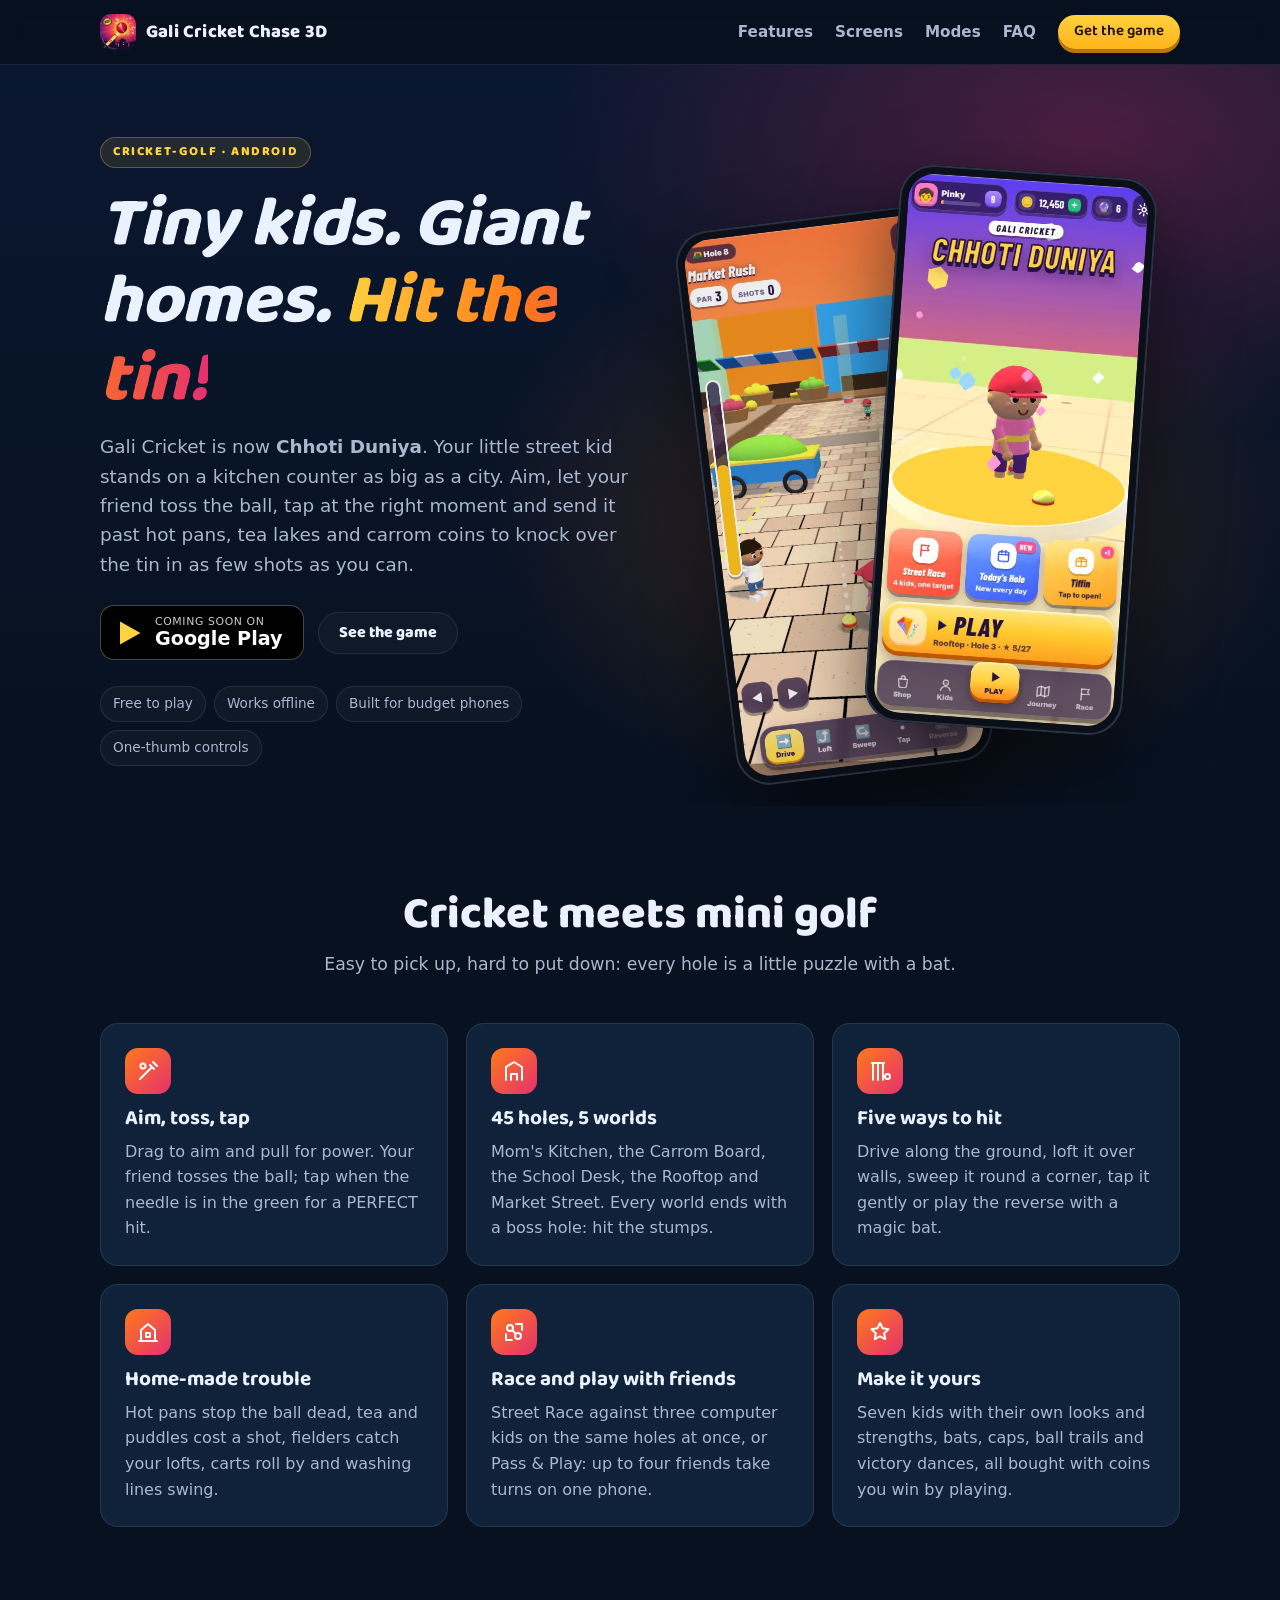
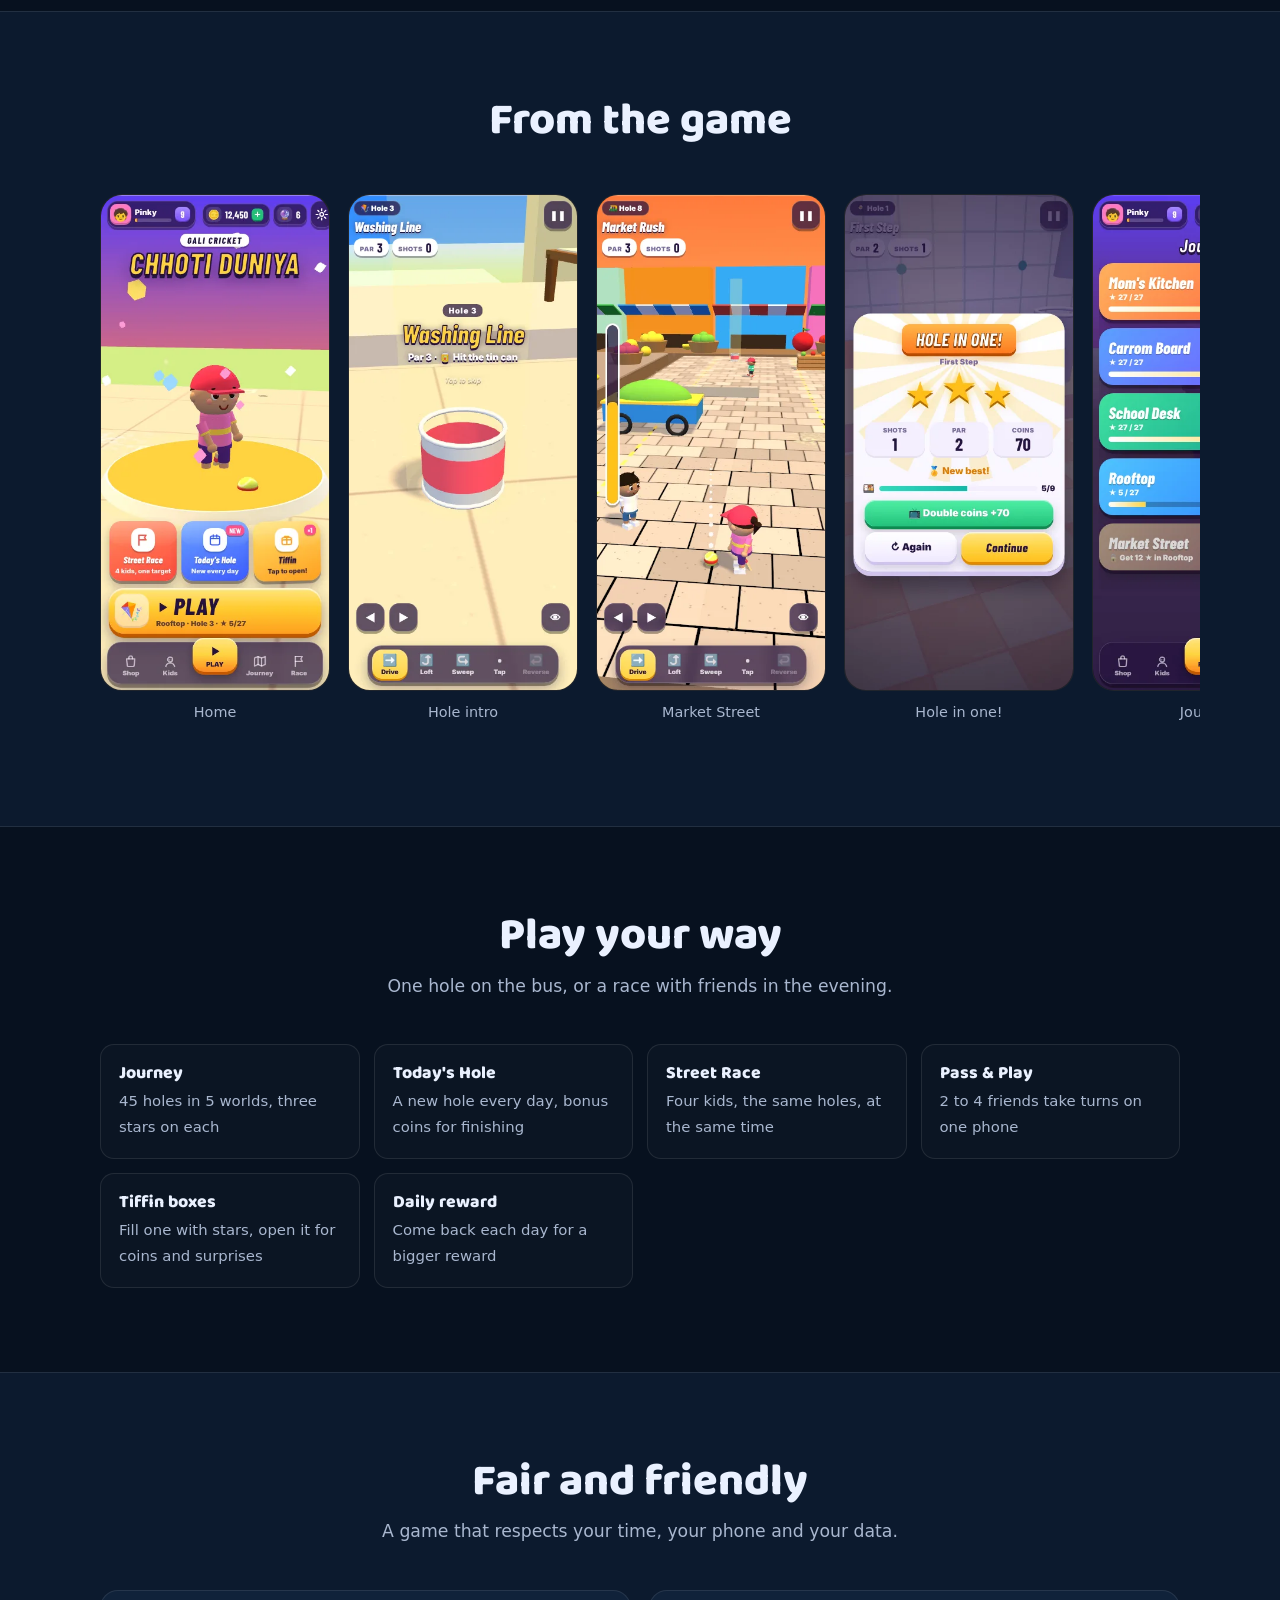
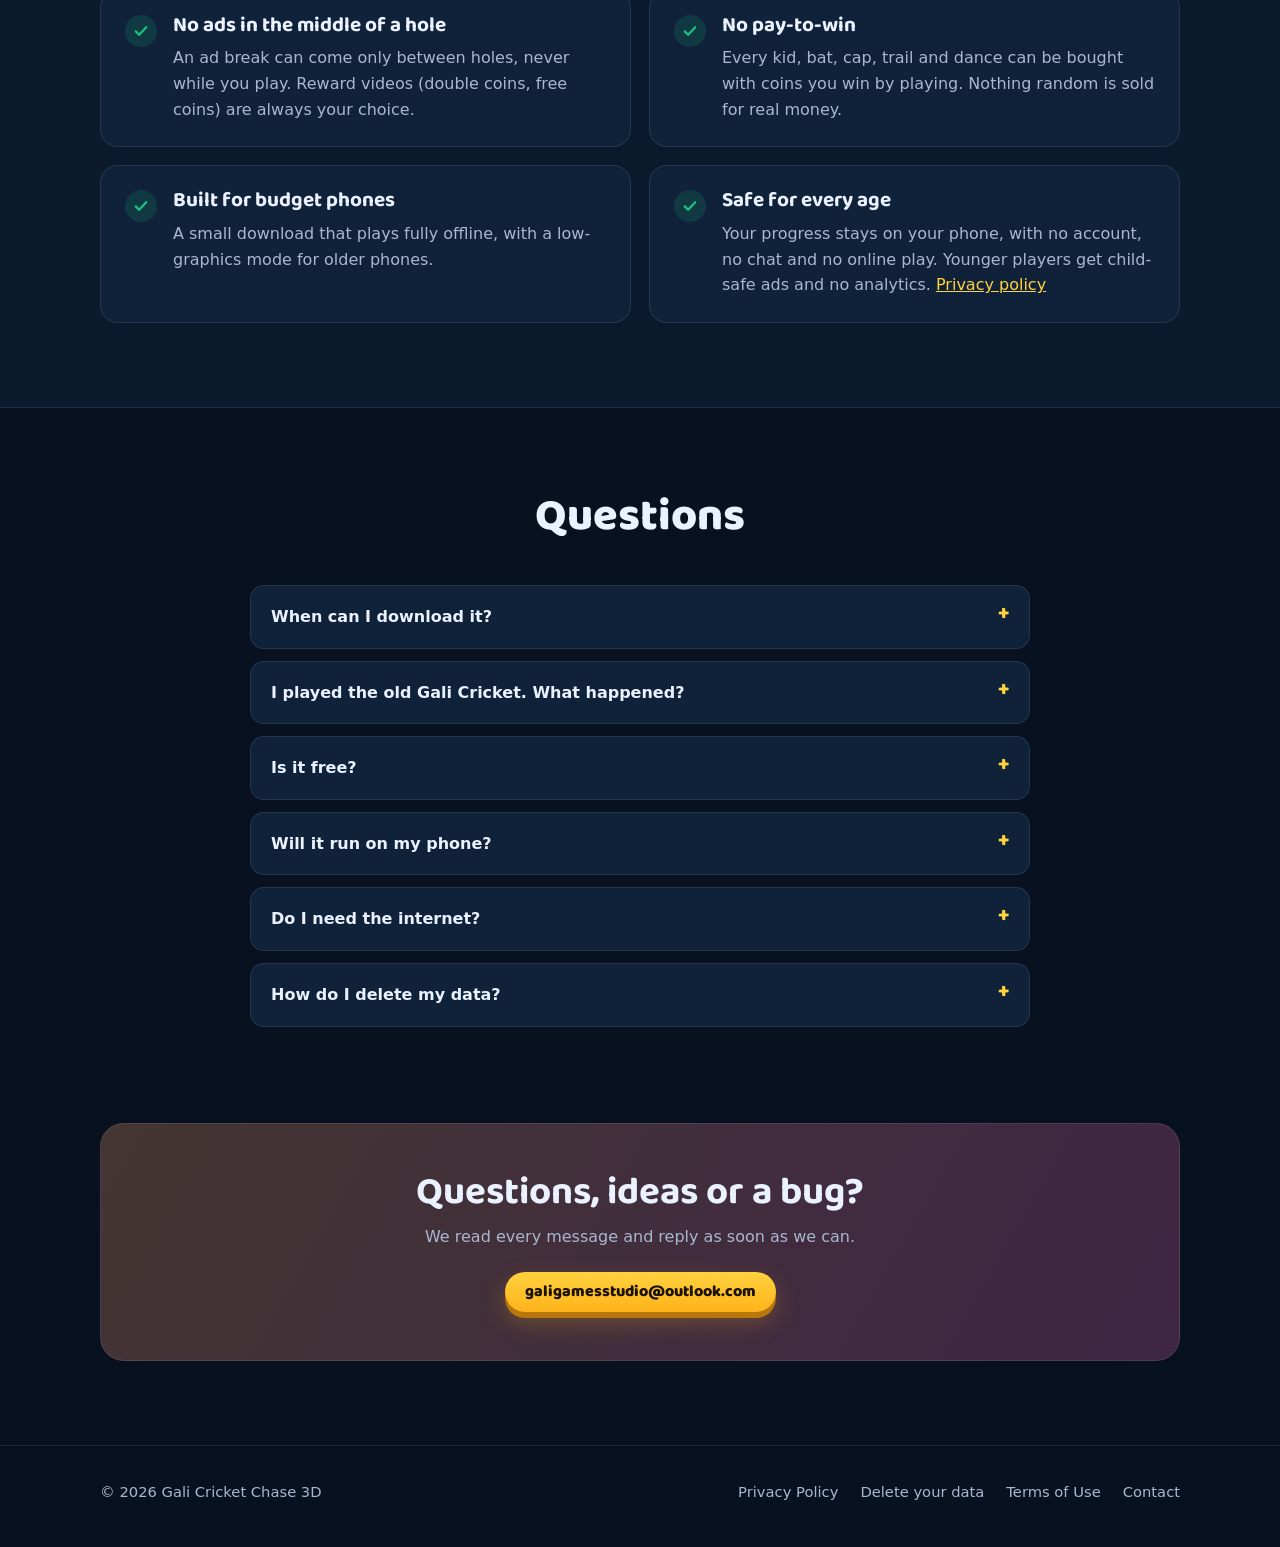
==== commit 63cb979d: "Privacy policy and home page: mixed audience (age screen, child-directed ads, no analytics under 13)" ====
--- a/index.html
+++ b/index.html
@@ -158,7 +158,7 @@
         <div class="card"><div class="tick"><svg viewBox="0 0 24 24"><path d="M5 12.5l4.5 4.5L19 7"/></svg></div><div><h3>No ads in the middle of a hole</h3><p>An ad break can come only between holes, never while you play. Reward videos (double coins, free coins) are always your choice.</p></div></div>
         <div class="card"><div class="tick"><svg viewBox="0 0 24 24"><path d="M5 12.5l4.5 4.5L19 7"/></svg></div><div><h3>No pay-to-win</h3><p>Every kid, bat, cap, trail and dance can be bought with coins you win by playing. Nothing random is sold for real money.</p></div></div>
         <div class="card"><div class="tick"><svg viewBox="0 0 24 24"><path d="M5 12.5l4.5 4.5L19 7"/></svg></div><div><h3>Built for budget phones</h3><p>A small download that plays fully offline, with a low-graphics mode for older phones.</p></div></div>
-        <div class="card"><div class="tick"><svg viewBox="0 0 24 24"><path d="M5 12.5l4.5 4.5L19 7"/></svg></div><div><h3>Little data, no sign-up</h3><p>Your progress stays on your phone. There is no account and no online play. <a href="privacy-policy.html">Privacy policy</a></p></div></div>
+        <div class="card"><div class="tick"><svg viewBox="0 0 24 24"><path d="M5 12.5l4.5 4.5L19 7"/></svg></div><div><h3>Safe for every age</h3><p>Your progress stays on your phone, with no account, no chat and no online play. Younger players get child-safe ads and no analytics. <a href="privacy-policy.html">Privacy policy</a></p></div></div>
       </div>
     </div>
   </section>
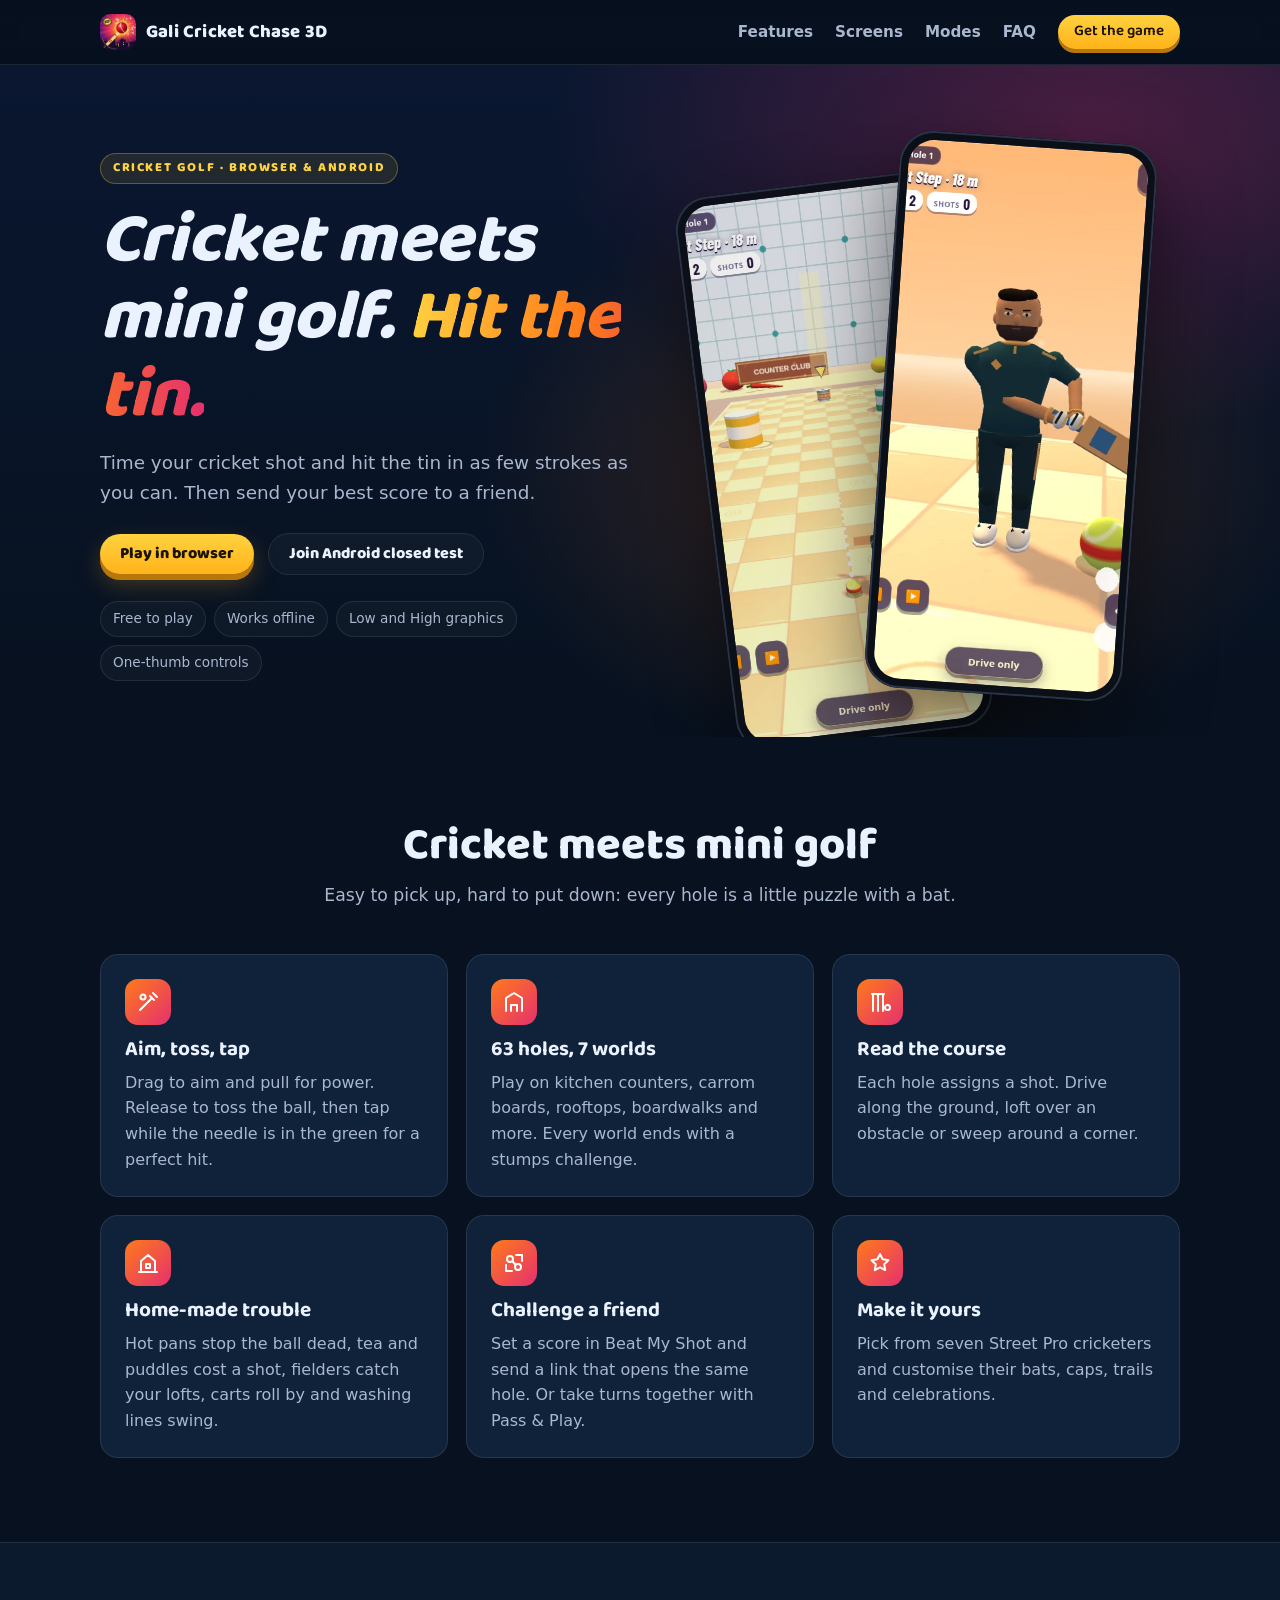
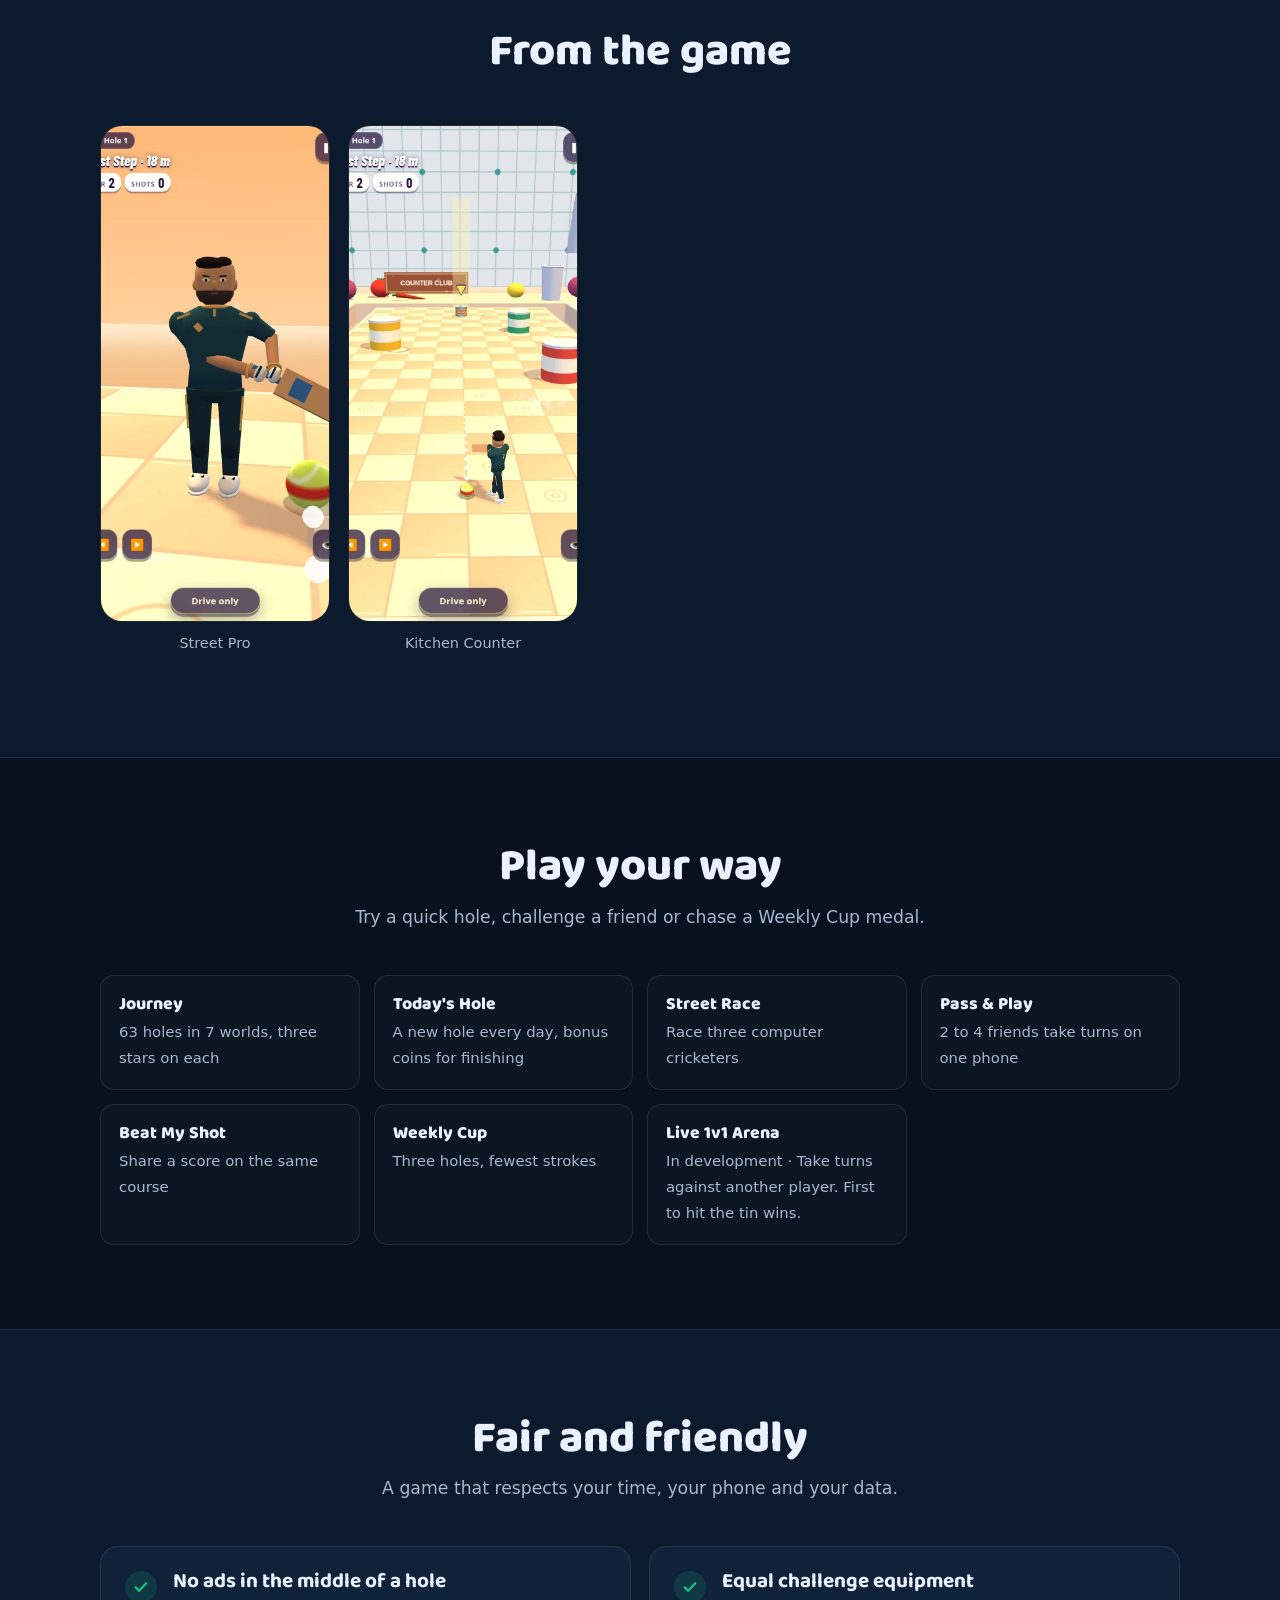
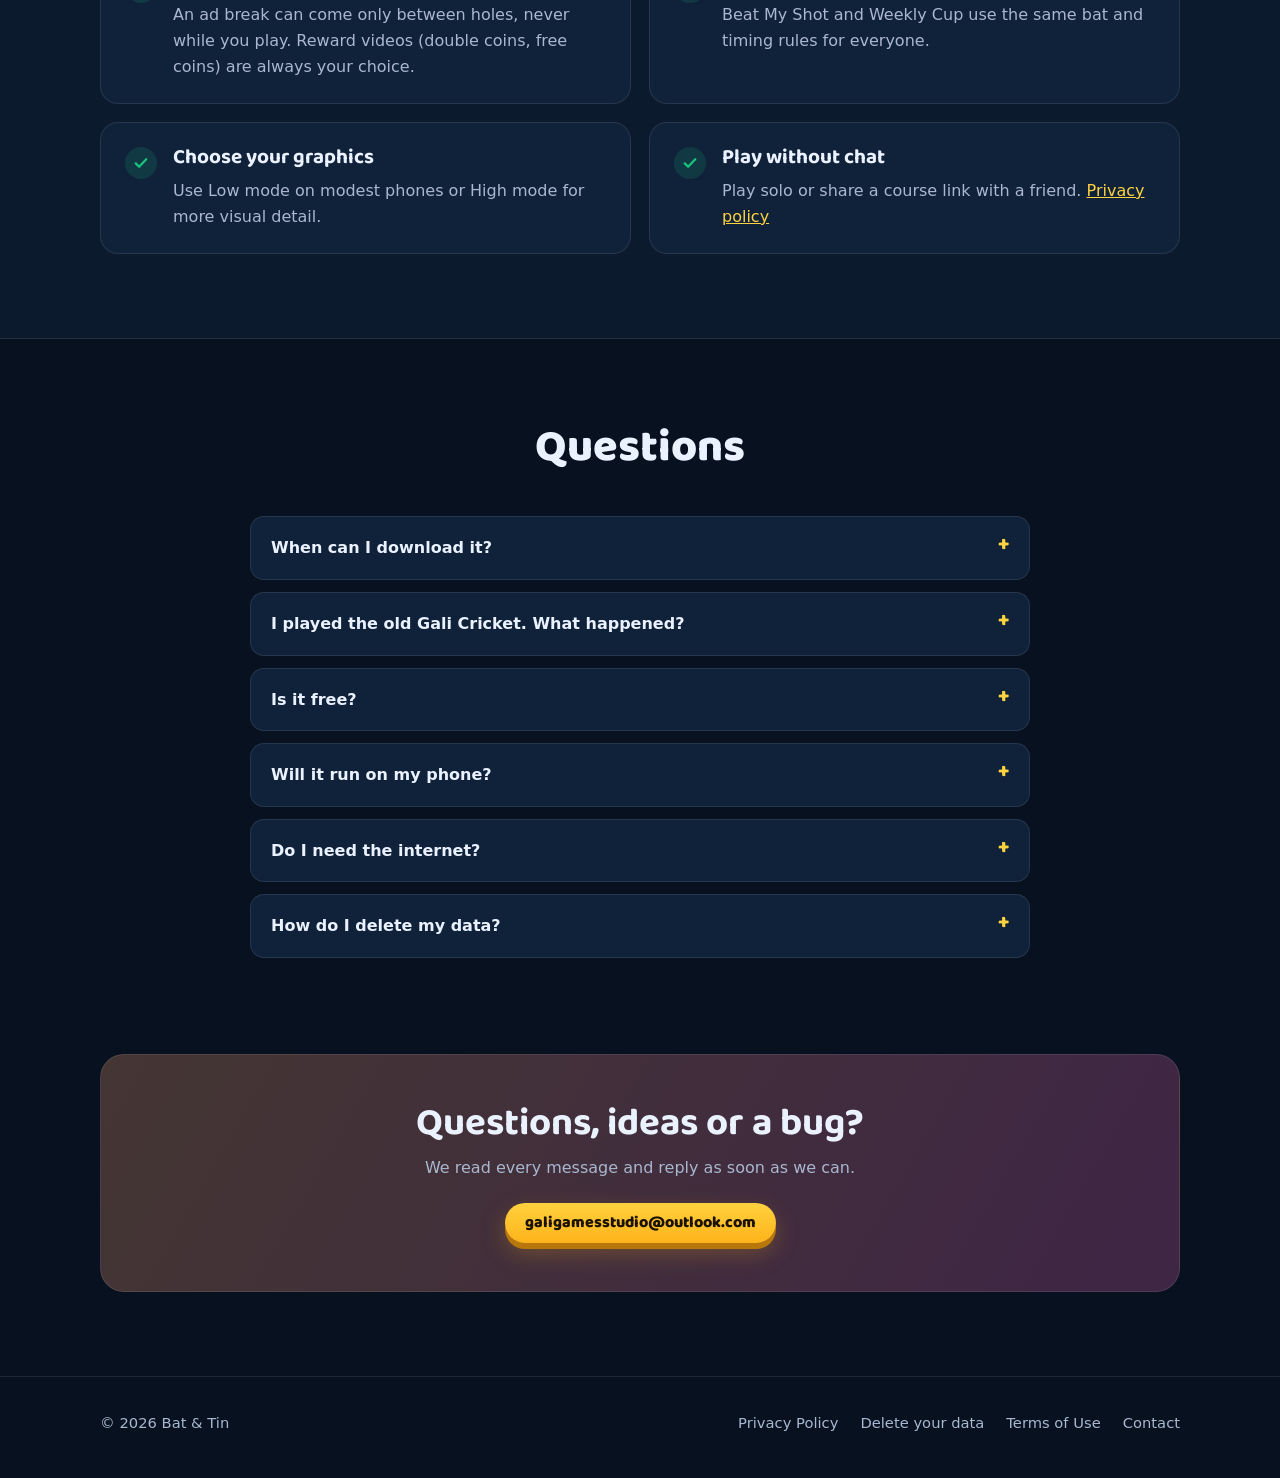
==== commit 9f2f7b31: "Refresh Bat & Tin homepage and testing links" ====
--- a/index.html
+++ b/index.html
@@ -3,8 +3,8 @@
 <head>
 <meta charset="utf-8">
 <meta name="viewport" content="width=device-width, initial-scale=1">
-<title>Gali Cricket Chase 3D: Chhoti Duniya, mini cricket-golf for Android</title>
-<meta name="description" content="Tiny street kids play cricket-golf across giant homes: hit the tin in as few shots as you can over 45 holes in 5 worlds. Race computer kids, play with friends on one phone. Free, offline, built for budget phones.">
+<title>Bat &amp; Tin: Cricket Golf | Play in Your Browser</title>
+<meta name="description" content="Cricket meets mini golf. Hit the tin across 63 holes and seven worlds, then share a shot for a friend to beat. Play in your browser or join the Android closed test.">
 <meta name="theme-color" content="#07111f">
 <link rel="canonical" href="https://galicricketchase3d.github.io/">
 <link rel="icon" type="image/png" sizes="32x32" href="assets/img/favicon-32.png">
@@ -12,11 +12,11 @@
 <link rel="apple-touch-icon" href="assets/img/apple-touch-icon.png">
 <link rel="manifest" href="site.webmanifest">
 <meta property="og:type" content="website">
-<meta property="og:site_name" content="Gali Cricket Chase 3D">
-<meta property="og:title" content="Gali Cricket Chase 3D: Chhoti Duniya">
-<meta property="og:description" content="Tiny kids, giant homes, one tin to hit. 45 holes of cricket-golf. Free on Android.">
+<meta property="og:site_name" content="Bat &amp; Tin">
+<meta property="og:title" content="Bat &amp; Tin: Cricket Golf">
+<meta property="og:description" content="Time your cricket shot, hit the tin, and share a score for a friend to beat.">
 <meta property="og:url" content="https://galicricketchase3d.github.io/">
-<meta property="og:image" content="https://galicricketchase3d.github.io/assets/img/og.jpg">
+<meta property="og:image" content="https://galicricketchase3d.github.io/bat-tin-street-pro.jpg">
 <meta property="og:image:width" content="1200">
 <meta property="og:image:height" content="630">
 <meta name="twitter:card" content="summary_large_image">
@@ -25,7 +25,7 @@
 <link href="https://fonts.googleapis.com/css2?family=Baloo+2:wght@700;800&display=swap" rel="stylesheet">
 <link rel="stylesheet" href="assets/site.css">
 <script type="application/ld+json">
-{"@context":"https://schema.org","@type":"MobileApplication","name":"Gali Cricket Chase 3D","operatingSystem":"Android","applicationCategory":"GameApplication","genre":"Sports","inLanguage":["en"],"offers":{"@type":"Offer","price":"0","priceCurrency":"USD"},"image":"https://galicricketchase3d.github.io/assets/img/icon-512.png","url":"https://galicricketchase3d.github.io/","description":"Mini cricket-golf for Android: tiny street kids hit a ball across giant kitchens, carrom boards, desks, rooftops and markets to knock over the tin."}
+{"@context":"https://schema.org","@type":"MobileApplication","name":"Bat & Tin: Cricket Golf","operatingSystem":"Android","applicationCategory":"GameApplication","genre":"Sports","inLanguage":["en"],"offers":{"@type":"Offer","price":"0","priceCurrency":"USD"},"image":"https://galicricketchase3d.github.io/assets/img/icon-512.png","url":"https://galicricketchase3d.github.io/","description":"Mini cricket-golf for Android: tiny street kids hit a ball across giant kitchens, carrom boards, desks, rooftops and markets to knock over the tin."}
 </script>
 </head>
 <body>
@@ -48,27 +48,23 @@
   <section class="hero">
     <div class="wrap">
       <div>
-        <span class="eyebrow">Cricket-golf · Android</span>
-        <h1>Tiny kids. Giant homes. <em>Hit the tin!</em></h1>
-        <p class="lead">Gali Cricket is now <strong>Chhoti Duniya</strong>. Your little street kid stands on a kitchen counter as big as a city. Aim, let your friend toss the ball, tap at the right moment and send it past hot pans, tea lakes and carrom coins to knock over the tin in as few shots as you can.</p>
+        <span class="eyebrow">Cricket golf · Browser &amp; Android</span>
+        <h1>Cricket meets mini golf. <em>Hit the tin.</em></h1>
+        <p class="lead">Time your cricket shot and hit the tin in as few strokes as you can. Then send your best score to a friend.</p>
         <div class="cta" id="get">
-          <!-- When the Play listing is live: change href to https://play.google.com/store/apps/details?id=com.galicricket.chase3d, remove class "soon" and aria-disabled, and change the small text to "Get it on". -->
-          <a class="play soon" href="#faq-when" aria-disabled="true">
-            <svg viewBox="0 0 26 28" aria-hidden="true"><path d="M3 2.5v23L23.5 14z" fill="#ffd23f"/></svg>
-            <span><small>Coming soon on</small><b>Google Play</b></span>
-          </a>
-          <a class="btn btn-ghost" href="#screens">See the game</a>
+          <a class="btn btn-primary" href="play.html">Play in browser</a>
+          <a class="btn btn-ghost" href="https://play.google.com/apps/testing/com.galicricket.chase3d">Join Android closed test</a>
         </div>
         <ul class="chips" aria-label="At a glance">
           <li>Free to play</li>
           <li>Works offline</li>
-          <li>Built for budget phones</li>
+          <li>Low and High graphics</li>
           <li>One-thumb controls</li>
         </ul>
       </div>
       <div class="phones" aria-hidden="true">
-        <div class="phone back"><img src="assets/img/cd-aim.webp" alt="" width="390" height="844"></div>
-        <div class="phone front"><img src="assets/img/cd-home.webp" alt="" width="390" height="844"></div>
+        <div class="phone back"><img src="street-pro-court.webp" alt="" width="390" height="844"></div>
+        <div class="phone front"><img src="street-pro-batter.webp" alt="" width="390" height="844"></div>
       </div>
     </div>
   </section>
@@ -83,17 +79,17 @@
         <article class="card">
           <div class="ico"><svg viewBox="0 0 24 24"><path d="M4 20 16 8M14 6l4 4M17 3l4 4"/><circle cx="7" cy="7" r="2.5"/></svg></div>
           <h3>Aim, toss, tap</h3>
-          <p>Drag to aim and pull for power. Your friend tosses the ball; tap when the needle is in the green for a PERFECT hit.</p>
+          <p>Drag to aim and pull for power. Release to toss the ball, then tap while the needle is in the green for a perfect hit.</p>
         </article>
         <article class="card">
           <div class="ico"><svg viewBox="0 0 24 24"><path d="M4 21V8l8-5 8 5v13"/><path d="M9 21v-6h6v6"/></svg></div>
-          <h3>45 holes, 5 worlds</h3>
-          <p>Mom's Kitchen, the Carrom Board, the School Desk, the Rooftop and Market Street. Every world ends with a boss hole: hit the stumps.</p>
+          <h3>63 holes, 7 worlds</h3>
+          <p>Play on kitchen counters, carrom boards, rooftops, boardwalks and more. Every world ends with a stumps challenge.</p>
         </article>
         <article class="card">
           <div class="ico"><svg viewBox="0 0 24 24"><path d="M5 21V4M10 21V4M15 21V4"/><path d="M4 4h12"/><circle cx="19.5" cy="17.5" r="2.5"/></svg></div>
-          <h3>Five ways to hit</h3>
-          <p>Drive along the ground, loft it over walls, sweep it round a corner, tap it gently or play the reverse with a magic bat.</p>
+          <h3>Read the course</h3>
+          <p>Each hole assigns a shot. Drive along the ground, loft over an obstacle or sweep around a corner.</p>
         </article>
         <article class="card">
           <div class="ico"><svg viewBox="0 0 24 24"><path d="M3 21h18M5 21V10l7-6 7 6v11"/><path d="M10 13h4v4h-4z"/></svg></div>
@@ -102,13 +98,13 @@
         </article>
         <article class="card">
           <div class="ico"><svg viewBox="0 0 24 24"><circle cx="8" cy="8" r="3"/><circle cx="16" cy="16" r="3"/><path d="M10.5 10.5l3 3M14 4h6v6M4 14v6h6"/></svg></div>
-          <h3>Race and play with friends</h3>
-          <p>Street Race against three computer kids on the same holes at once, or Pass &amp; Play: up to four friends take turns on one phone.</p>
+          <h3>Challenge a friend</h3>
+          <p>Set a score in Beat My Shot and send a link that opens the same hole. Or take turns together with Pass &amp; Play.</p>
         </article>
         <article class="card">
           <div class="ico"><svg viewBox="0 0 24 24"><path d="M12 3l2.6 5.3 5.9.9-4.3 4.1 1 5.8L12 16.4 6.8 19.1l1-5.8L3.5 9.2l5.9-.9z"/></svg></div>
           <h3>Make it yours</h3>
-          <p>Seven kids with their own looks and strengths, bats, caps, ball trails and victory dances, all bought with coins you win by playing.</p>
+          <p>Pick from seven Street Pro cricketers and customise their bats, caps, trails and celebrations.</p>
         </article>
       </div>
     </div>
@@ -120,13 +116,8 @@
         <h2>From the game</h2>
       </div>
       <div class="shots">
-        <figure><img src="assets/img/cd-home.webp" alt="Home screen: the kid on a stage, Play, Street Race, Today's Hole and the tiffin box" width="390" height="844" loading="lazy"><figcaption>Home</figcaption></figure>
-        <figure><img src="assets/img/cd-intro.webp" alt="Hole intro: the camera looks at the tin before the hole starts" width="390" height="844" loading="lazy"><figcaption>Hole intro</figcaption></figure>
-        <figure><img src="assets/img/cd-aim.webp" alt="Aiming on Market Street with a cart in the way and the shot guide" width="390" height="844" loading="lazy"><figcaption>Market Street</figcaption></figure>
-        <figure><img src="assets/img/cd-result.webp" alt="Hole in one: three stars and coins" width="390" height="844" loading="lazy"><figcaption>Hole in one!</figcaption></figure>
-        <figure><img src="assets/img/cd-journey.webp" alt="Journey: five worlds with their stars" width="390" height="844" loading="lazy"><figcaption>Journey</figcaption></figure>
-        <figure><img src="assets/img/cd-race.webp" alt="Street Race worlds and the Pass and Play button" width="390" height="844" loading="lazy"><figcaption>Race &amp; Pass and Play</figcaption></figure>
-        <figure><img src="assets/img/cd-shop.webp" alt="Shop with bats and their power, timing and spin" width="390" height="844" loading="lazy"><figcaption>Shop</figcaption></figure>
+        <figure><img src="street-pro-batter.webp" alt="The Street Pro batter in a dark teal jersey with amber trim" width="440" height="800" loading="lazy"><figcaption>Street Pro</figcaption></figure>
+        <figure><img src="street-pro-court.webp" alt="Aiming a cricket ball at the tin on the Kitchen Counter" width="440" height="800" loading="lazy"><figcaption>Kitchen Counter</figcaption></figure>
       </div>
     </div>
   </section>
@@ -135,15 +126,16 @@
     <div class="wrap">
       <div class="head">
         <h2>Play your way</h2>
-        <p>One hole on the bus, or a race with friends in the evening.</p>
+        <p>Try a quick hole, challenge a friend or chase a Weekly Cup medal.</p>
       </div>
       <div class="modes">
-        <div class="mode"><b>Journey</b><span>45 holes in 5 worlds, three stars on each</span></div>
+        <div class="mode"><b>Journey</b><span>63 holes in 7 worlds, three stars on each</span></div>
         <div class="mode"><b>Today's Hole</b><span>A new hole every day, bonus coins for finishing</span></div>
-        <div class="mode"><b>Street Race</b><span>Four kids, the same holes, at the same time</span></div>
+        <div class="mode"><b>Street Race</b><span>Race three computer cricketers</span></div>
         <div class="mode"><b>Pass &amp; Play</b><span>2 to 4 friends take turns on one phone</span></div>
-        <div class="mode"><b>Tiffin boxes</b><span>Fill one with stars, open it for coins and surprises</span></div>
-        <div class="mode"><b>Daily reward</b><span>Come back each day for a bigger reward</span></div>
+        <div class="mode"><b>Beat My Shot</b><span>Share a score on the same course</span></div>
+        <div class="mode"><b>Weekly Cup</b><span>Three holes, fewest strokes</span></div>
+        <div class="mode"><b>Live 1v1 Arena</b><span>In development · Take turns against another player. First to hit the tin wins.</span></div>
       </div>
     </div>
   </section>
@@ -156,9 +148,9 @@
       </div>
       <div class="fair">
         <div class="card"><div class="tick"><svg viewBox="0 0 24 24"><path d="M5 12.5l4.5 4.5L19 7"/></svg></div><div><h3>No ads in the middle of a hole</h3><p>An ad break can come only between holes, never while you play. Reward videos (double coins, free coins) are always your choice.</p></div></div>
-        <div class="card"><div class="tick"><svg viewBox="0 0 24 24"><path d="M5 12.5l4.5 4.5L19 7"/></svg></div><div><h3>No pay-to-win</h3><p>Every kid, bat, cap, trail and dance can be bought with coins you win by playing. Nothing random is sold for real money.</p></div></div>
-        <div class="card"><div class="tick"><svg viewBox="0 0 24 24"><path d="M5 12.5l4.5 4.5L19 7"/></svg></div><div><h3>Built for budget phones</h3><p>A small download that plays fully offline, with a low-graphics mode for older phones.</p></div></div>
-        <div class="card"><div class="tick"><svg viewBox="0 0 24 24"><path d="M5 12.5l4.5 4.5L19 7"/></svg></div><div><h3>Safe for every age</h3><p>Your progress stays on your phone, with no account, no chat and no online play. Younger players get child-safe ads and no analytics. <a href="privacy-policy.html">Privacy policy</a></p></div></div>
+        <div class="card"><div class="tick"><svg viewBox="0 0 24 24"><path d="M5 12.5l4.5 4.5L19 7"/></svg></div><div><h3>Equal challenge equipment</h3><p>Beat My Shot and Weekly Cup use the same bat and timing rules for everyone.</p></div></div>
+        <div class="card"><div class="tick"><svg viewBox="0 0 24 24"><path d="M5 12.5l4.5 4.5L19 7"/></svg></div><div><h3>Choose your graphics</h3><p>Use Low mode on modest phones or High mode for more visual detail.</p></div></div>
+        <div class="card"><div class="tick"><svg viewBox="0 0 24 24"><path d="M5 12.5l4.5 4.5L19 7"/></svg></div><div><h3>Play without chat</h3><p>Play solo or share a course link with a friend. <a href="privacy-policy.html">Privacy policy</a></p></div></div>
       </div>
     </div>
   </section>
@@ -167,11 +159,11 @@
     <div class="wrap">
       <div class="head"><h2>Questions</h2></div>
       <div class="faq">
-        <details id="faq-when"><summary>When can I download it?</summary><p>The new game is in testing now and is coming to Google Play for Android. This page will link straight to the store when it is out.</p></details>
-        <details><summary>I played the old Gali Cricket. What happened?</summary><p>Gali Cricket Chase 3D became Chhoti Duniya with version 3.0. When you update, your coins, your purchases and your settings come with you. If you bought the Starter Pack you get the Golden Bat.</p></details>
+        <details id="faq-when"><summary>When can I download it?</summary><p><a href="play.html">Play in your browser</a> or <a href="https://play.google.com/apps/testing/com.galicricket.chase3d">apply to join the Android closed test</a>.</p></details>
+        <details><summary>I played the old Gali Cricket. What happened?</summary><p>Bat &amp; Tin is the current version of Gali Cricket Chase 3D. When you update, your coins, your purchases and your settings come with you. If you bought the Starter Pack you get the Golden Bat.</p></details>
         <details><summary>Is it free?</summary><p>Yes, with optional ads. After 30 free holes one purchase of any pack (from a small coin pack upward) keeps every hole open for ever. Coin packs, a Starter Pack and Remove Ads are on Google Play if you want them.</p></details>
-        <details><summary>Will it run on my phone?</summary><p>It is made for budget Android phones and has a low-graphics mode. Your phone needs 3D graphics support (almost every phone from the last several years has it).</p></details>
-        <details><summary>Do I need the internet?</summary><p>No. Every mode works offline. Ads and purchases need a connection.</p></details>
+        <details><summary>Will it run on my phone?</summary><p>The game offers Low and High graphics settings and needs 3D graphics support. Try the browser version to see how it runs on your device.</p></details>
+        <details><summary>Do I need the internet?</summary><p>Journey, computer races and same-phone Pass &amp; Play can run offline in the installed app. Opening shared links, ads and purchases use an internet connection.</p></details>
         <details><summary>How do I delete my data?</summary><p>Your progress is only on your phone: uninstall the game or clear its app data. If you used Online Duel in the old version, email us and we delete that online data. See <a href="privacy-policy.html#delete">Delete your data</a>.</p></details>
       </div>
     </div>
@@ -190,7 +182,7 @@
 
 <footer>
   <div class="wrap">
-    <span>© 2026 Gali Cricket Chase 3D</span>
+    <span>© 2026 Bat &amp; Tin</span>
     <nav aria-label="Footer">
       <a href="privacy-policy.html">Privacy Policy</a>
       <a href="privacy-policy.html#delete">Delete your data</a>
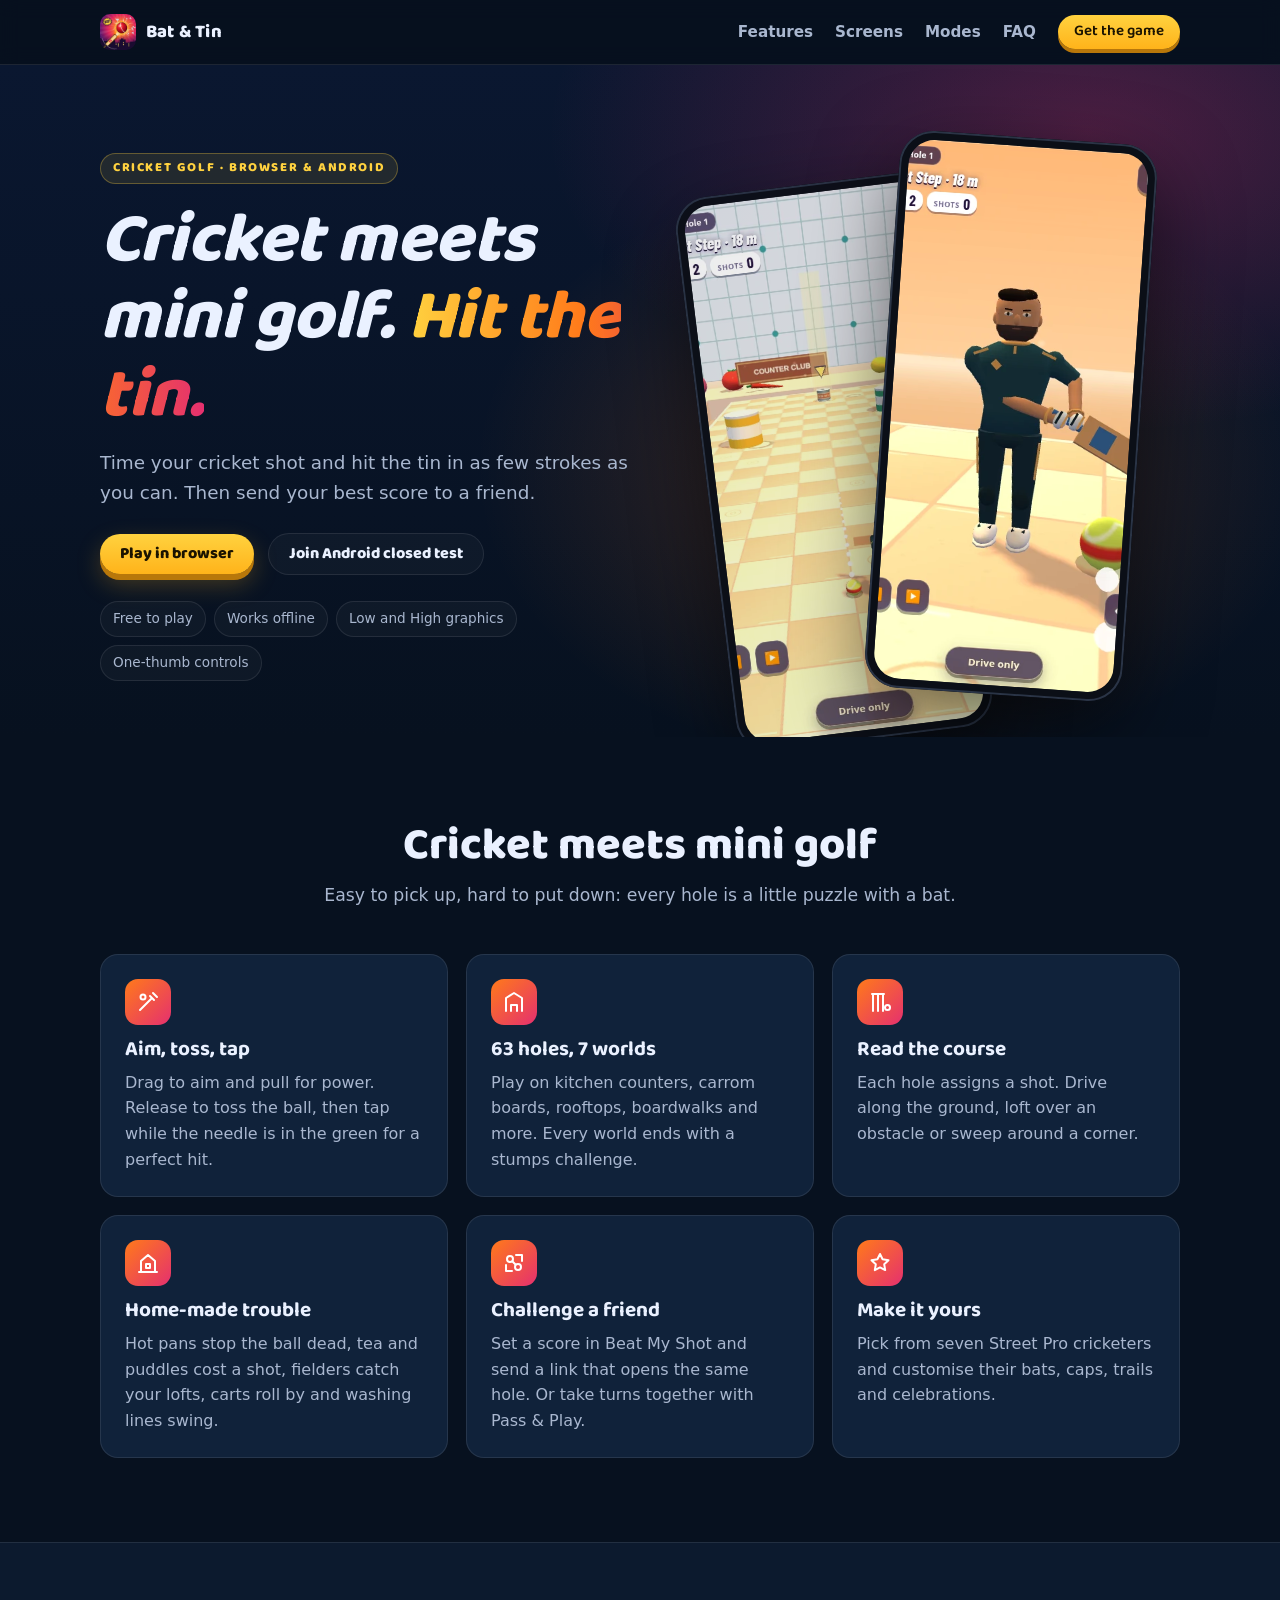
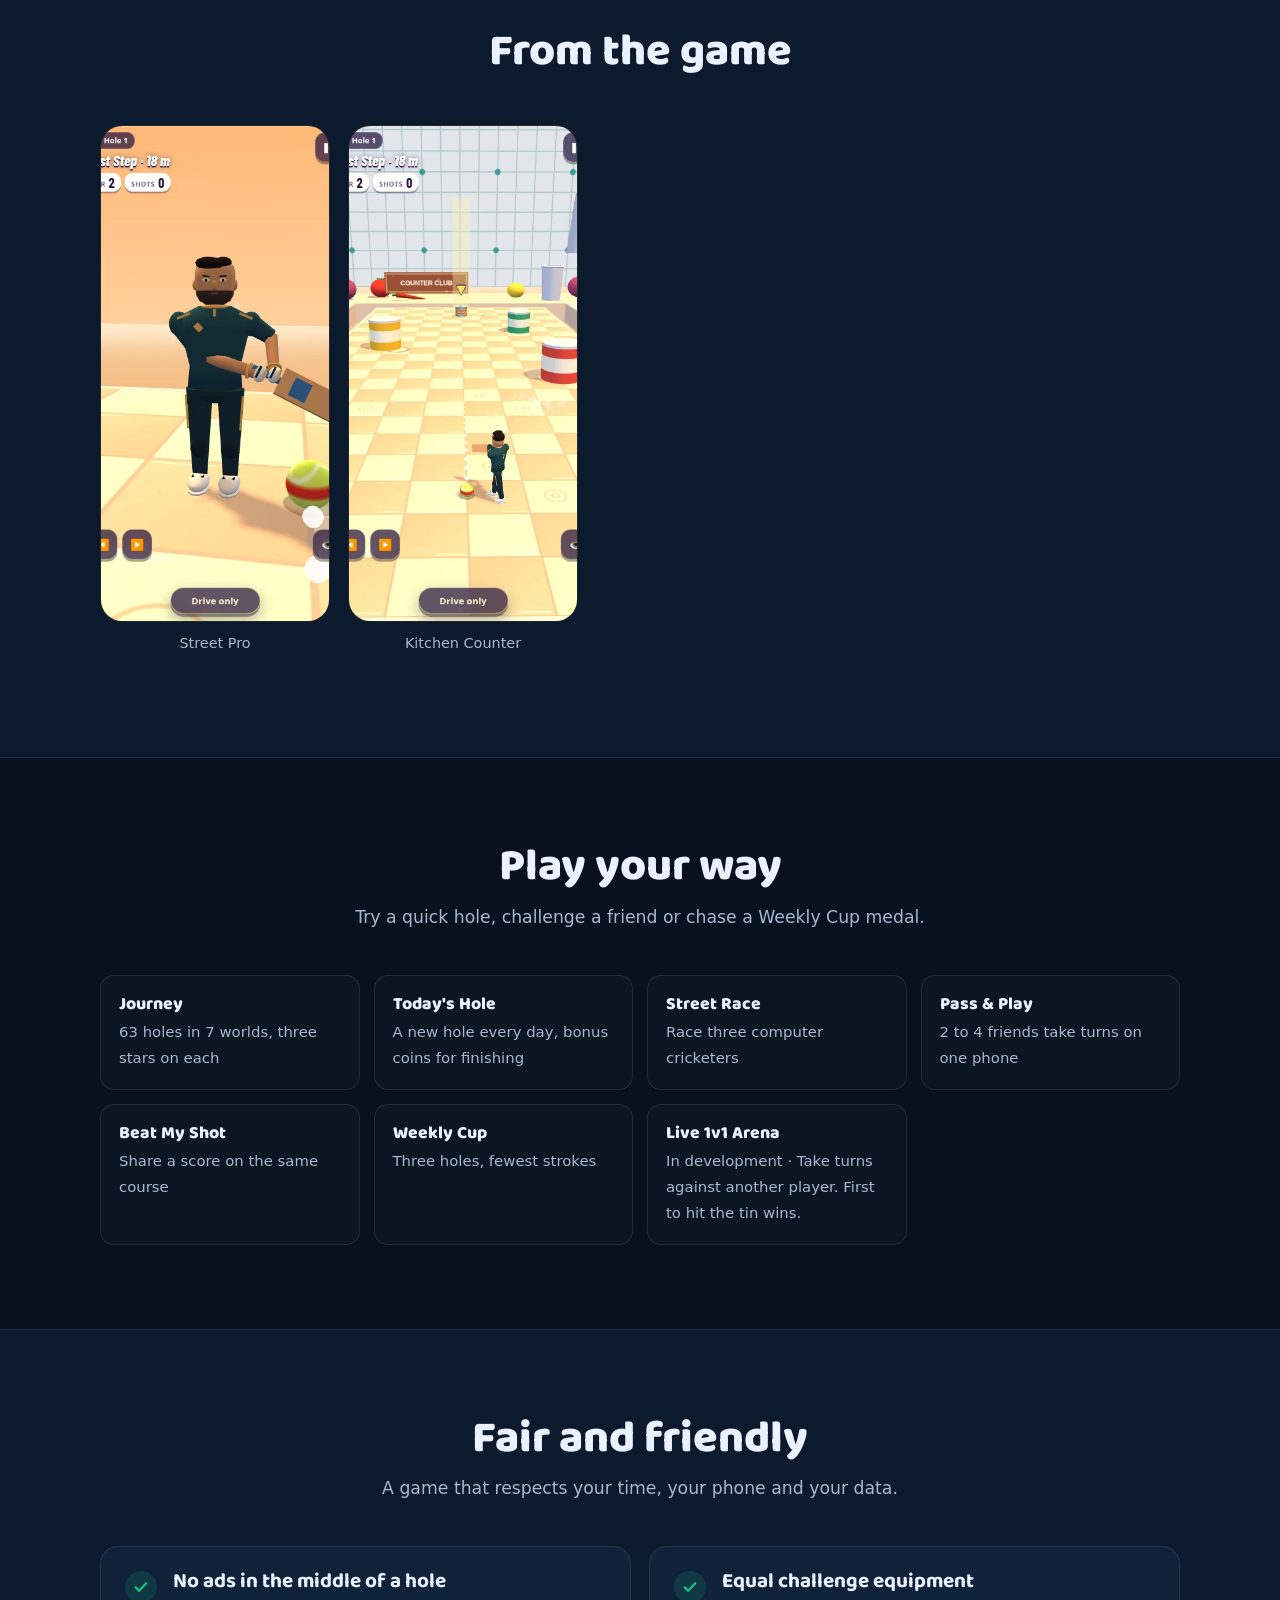
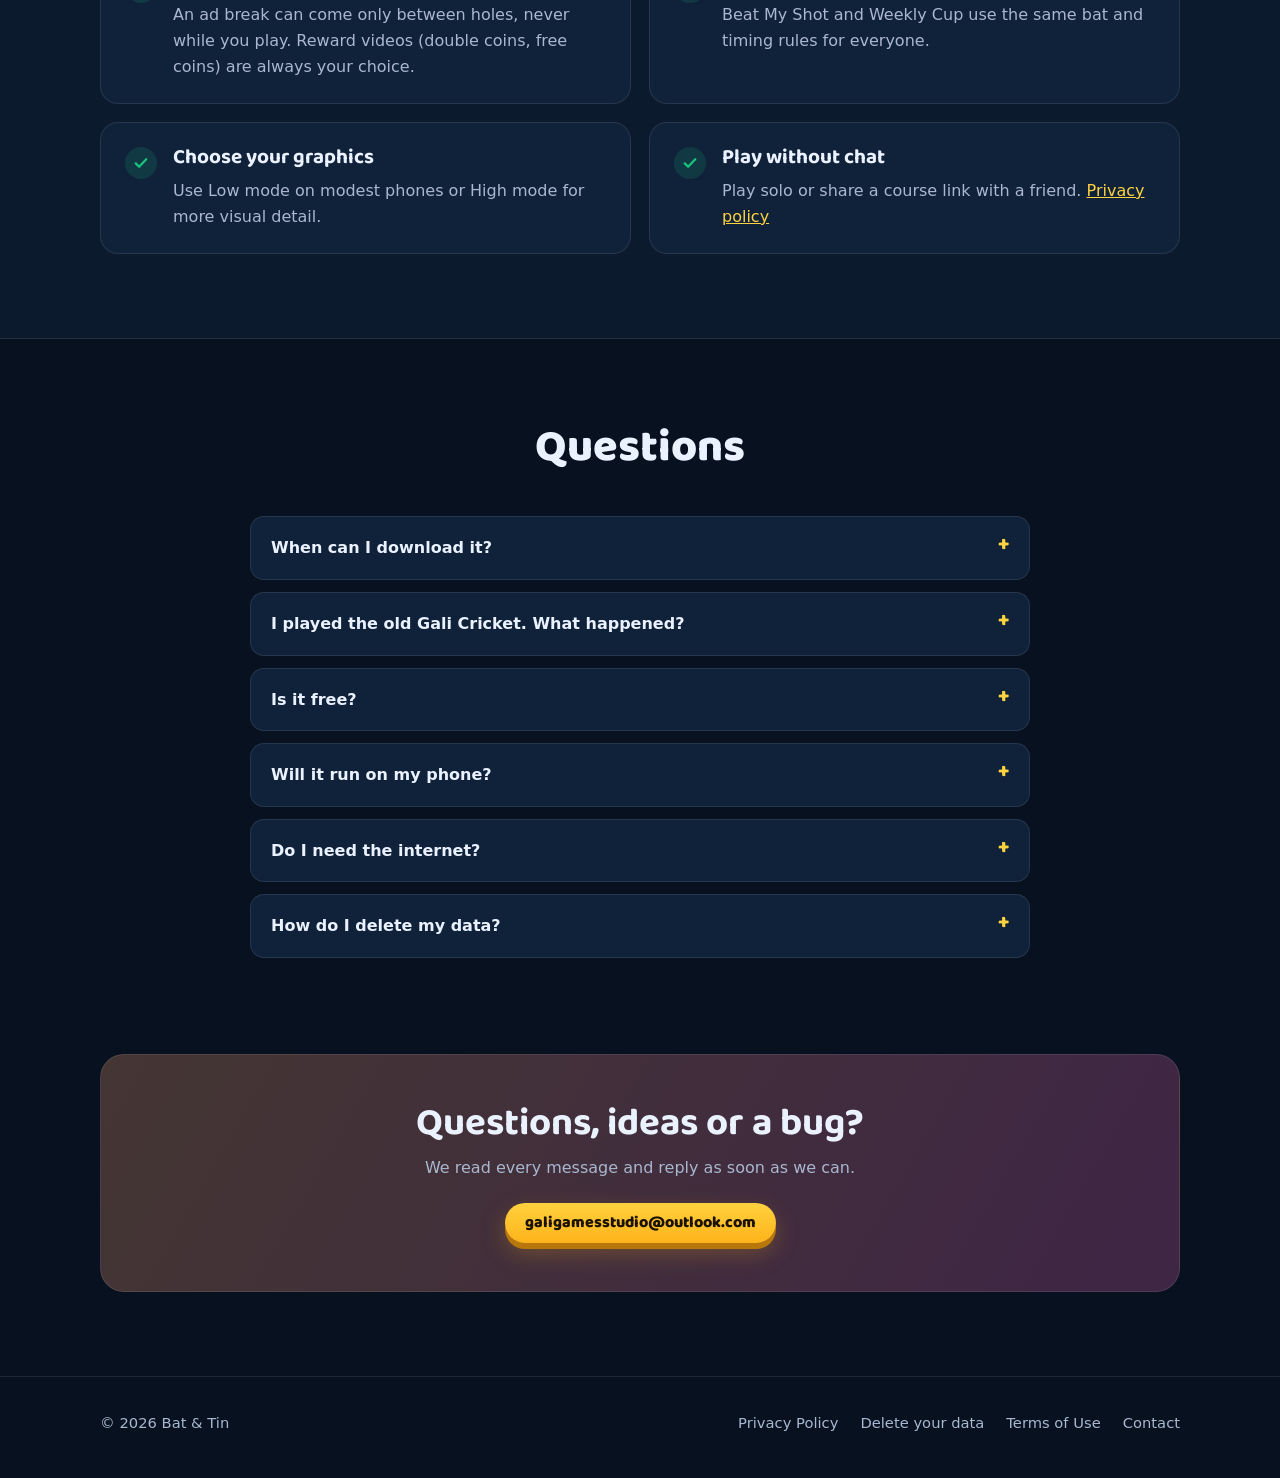
==== commit fd4cc3cc: "Use the game's current name, Bat & Tin: Cricket Golf, and update the data FAQ The header, titles and" ====
--- a/index.html
+++ b/index.html
@@ -33,7 +33,7 @@
 
 <header class="top">
   <div class="wrap">
-    <a class="brand" href="./"><img src="assets/img/icon-192.png" alt="" width="36" height="36"><span>Gali Cricket Chase 3D</span></a>
+    <a class="brand" href="./"><img src="assets/img/icon-192.png" alt="" width="36" height="36"><span>Bat &amp; Tin</span></a>
     <nav class="nav" aria-label="Main">
       <a href="#features">Features</a>
       <a href="#screens">Screens</a>
@@ -164,7 +164,7 @@
         <details><summary>Is it free?</summary><p>Yes, with optional ads. After 30 free holes one purchase of any pack (from a small coin pack upward) keeps every hole open for ever. Coin packs, a Starter Pack and Remove Ads are on Google Play if you want them.</p></details>
         <details><summary>Will it run on my phone?</summary><p>The game offers Low and High graphics settings and needs 3D graphics support. Try the browser version to see how it runs on your device.</p></details>
         <details><summary>Do I need the internet?</summary><p>Journey, computer races and same-phone Pass &amp; Play can run offline in the installed app. Opening shared links, ads and purchases use an internet connection.</p></details>
-        <details><summary>How do I delete my data?</summary><p>Your progress is only on your phone: uninstall the game or clear its app data. If you used Online Duel in the old version, email us and we delete that online data. See <a href="privacy-policy.html#delete">Delete your data</a>.</p></details>
+        <details><summary>How do I delete my data?</summary><p>Your Journey progress, coins and settings are only on your phone: uninstall the game or clear its app data. If you played the Live 1v1 Arena, your random player ID, Arena Coins and matches are on our server: open Settings &gt; Delete my Arena data in the game, or email us at <a href="mailto:galigamesstudio@outlook.com">galigamesstudio@outlook.com</a> (also for Online Duel data from the old version). See <a href="privacy-policy.html#delete">Delete your data</a>.</p></details>
       </div>
     </div>
   </section>
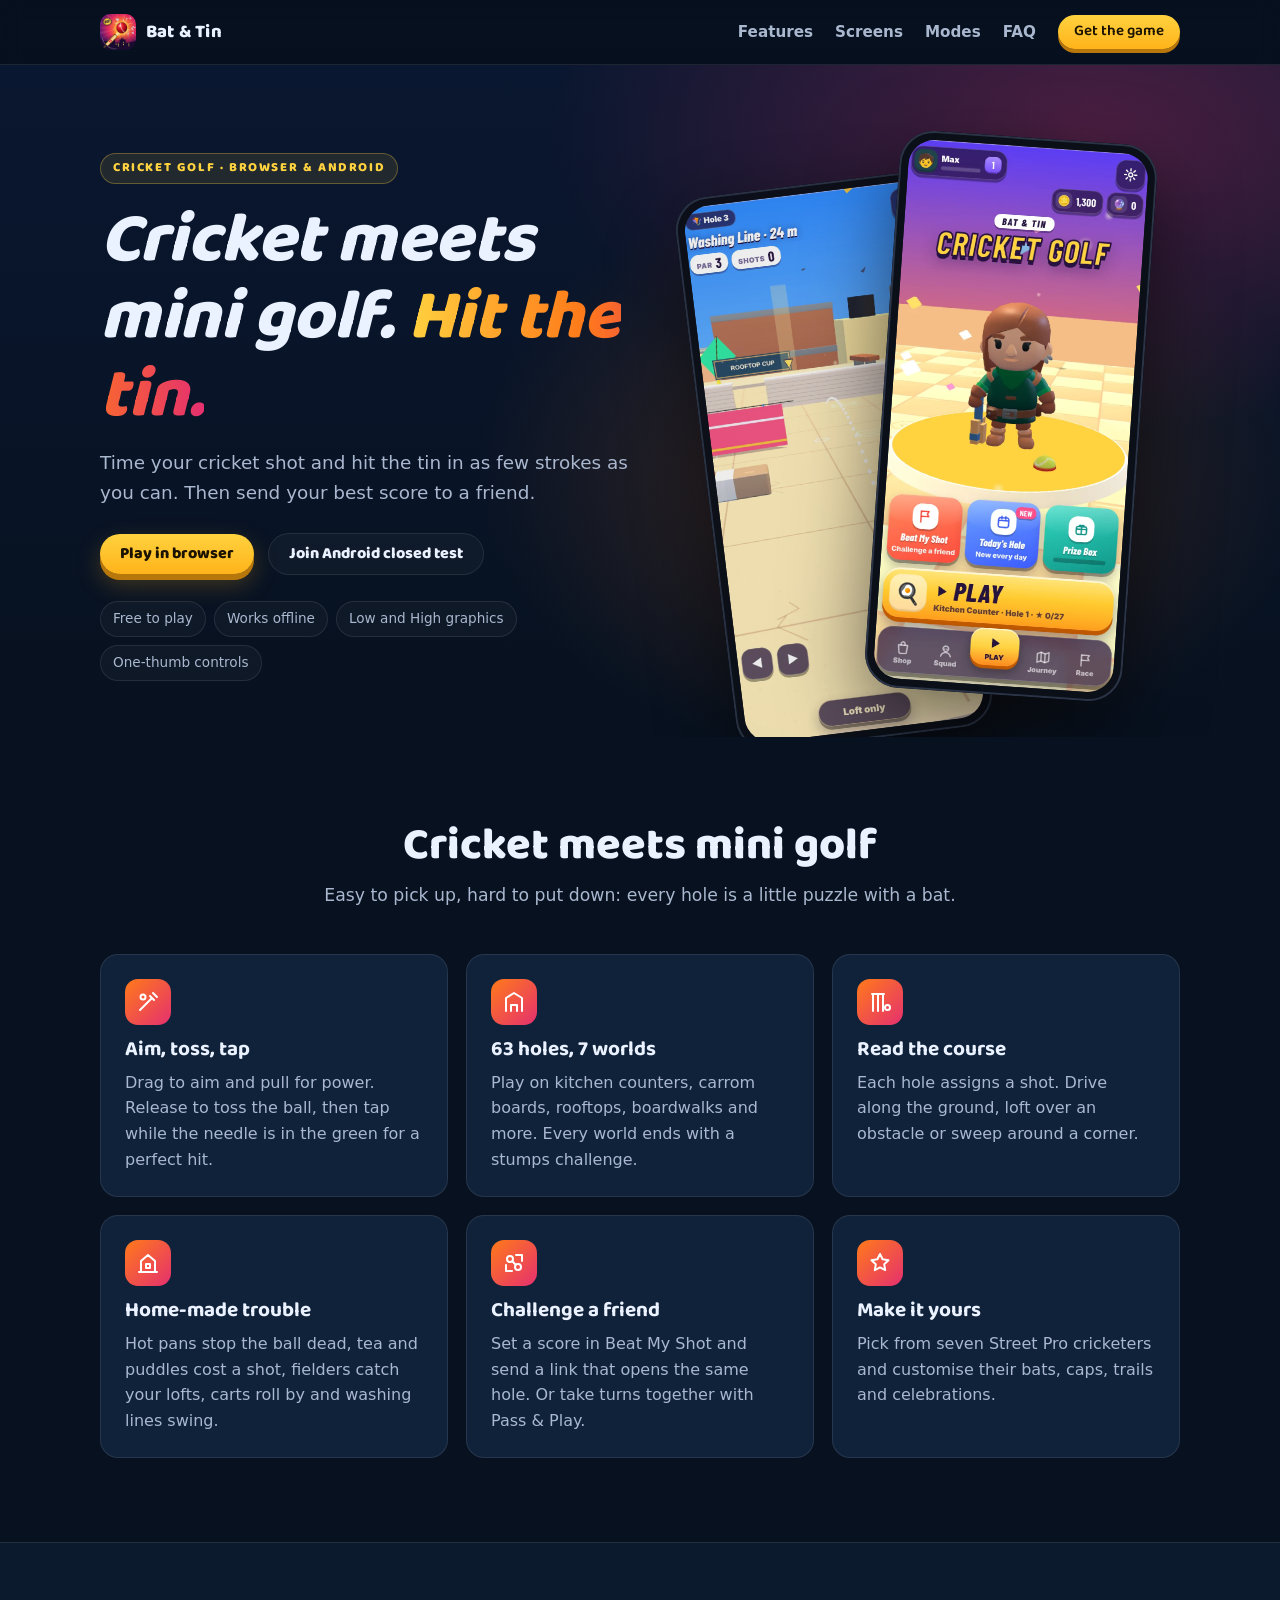
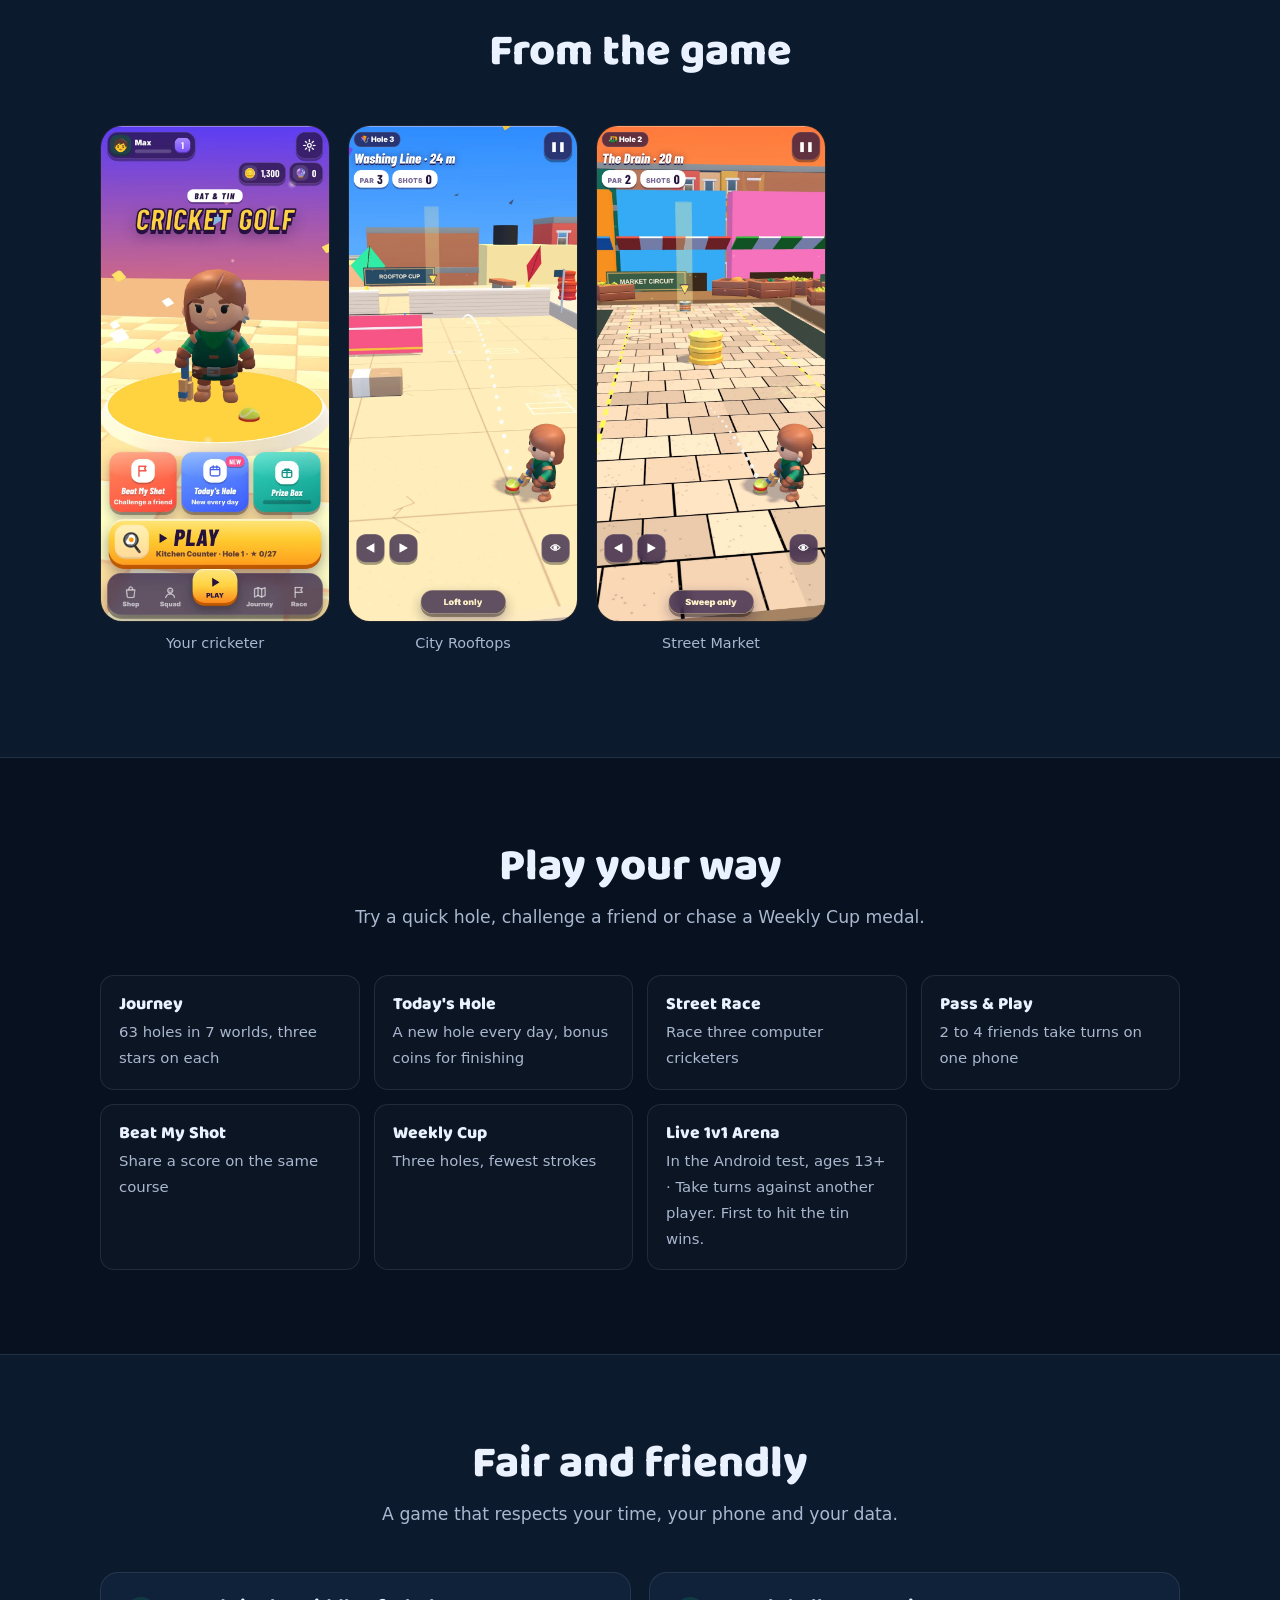
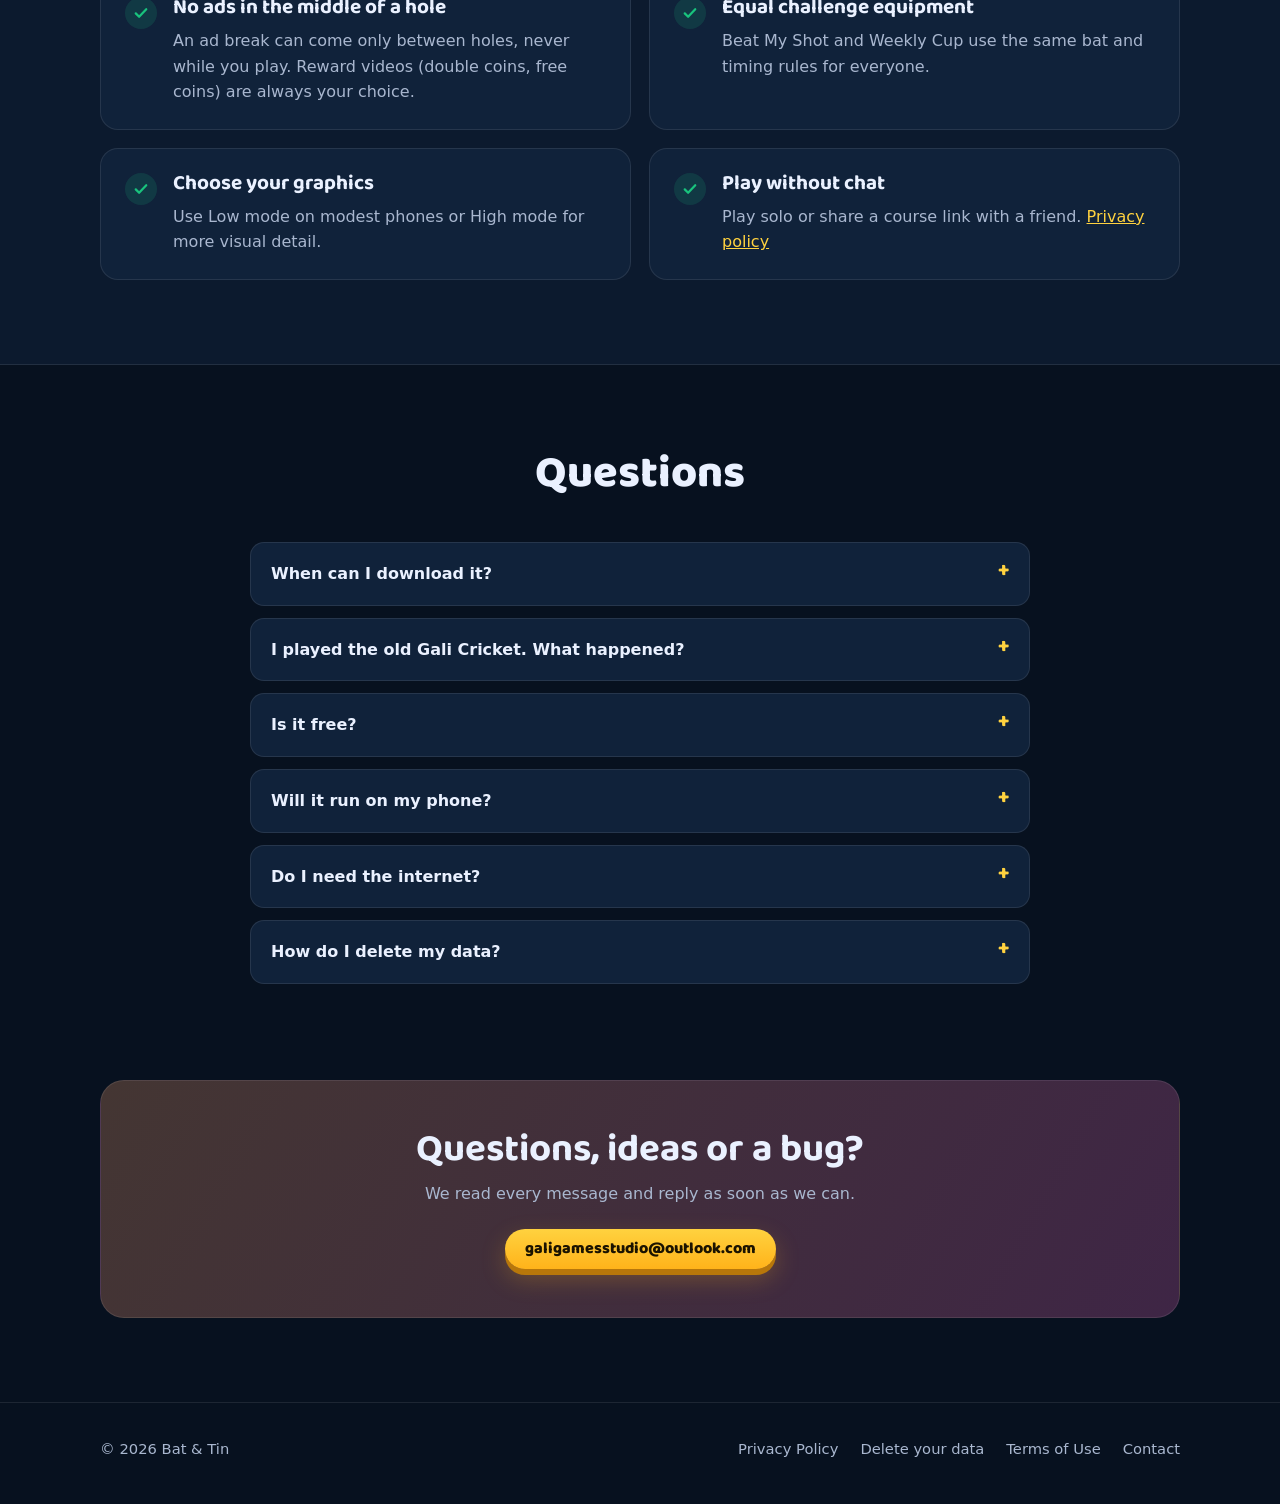
==== commit e139000e: "Browser game and screenshots from the new 3D version play.html is rebuilt from the current game (3D " ====
--- a/index.html
+++ b/index.html
@@ -63,8 +63,8 @@
         </ul>
       </div>
       <div class="phones" aria-hidden="true">
-        <div class="phone back"><img src="street-pro-court.webp" alt="" width="390" height="844"></div>
-        <div class="phone front"><img src="street-pro-batter.webp" alt="" width="390" height="844"></div>
+        <div class="phone back"><img src="bat-tin-rooftop.webp" alt="" width="390" height="844"></div>
+        <div class="phone front"><img src="bat-tin-home.webp" alt="" width="390" height="844"></div>
       </div>
     </div>
   </section>
@@ -116,8 +116,9 @@
         <h2>From the game</h2>
       </div>
       <div class="shots">
-        <figure><img src="street-pro-batter.webp" alt="The Street Pro batter in a dark teal jersey with amber trim" width="440" height="800" loading="lazy"><figcaption>Street Pro</figcaption></figure>
-        <figure><img src="street-pro-court.webp" alt="Aiming a cricket ball at the tin on the Kitchen Counter" width="440" height="800" loading="lazy"><figcaption>Kitchen Counter</figcaption></figure>
+        <figure><img src="bat-tin-home.webp" alt="The home screen with a 3D cricketer holding a bat" width="390" height="844" loading="lazy"><figcaption>Your cricketer</figcaption></figure>
+        <figure><img src="bat-tin-rooftop.webp" alt="Aiming a loft over the washing line on City Rooftops" width="390" height="844" loading="lazy"><figcaption>City Rooftops</figcaption></figure>
+        <figure><img src="bat-tin-market.webp" alt="Aiming a sweep past the drain in the Street Market" width="390" height="844" loading="lazy"><figcaption>Street Market</figcaption></figure>
       </div>
     </div>
   </section>
@@ -135,7 +136,7 @@
         <div class="mode"><b>Pass &amp; Play</b><span>2 to 4 friends take turns on one phone</span></div>
         <div class="mode"><b>Beat My Shot</b><span>Share a score on the same course</span></div>
         <div class="mode"><b>Weekly Cup</b><span>Three holes, fewest strokes</span></div>
-        <div class="mode"><b>Live 1v1 Arena</b><span>In development · Take turns against another player. First to hit the tin wins.</span></div>
+        <div class="mode"><b>Live 1v1 Arena</b><span>In the Android test, ages 13+ · Take turns against another player. First to hit the tin wins.</span></div>
       </div>
     </div>
   </section>
